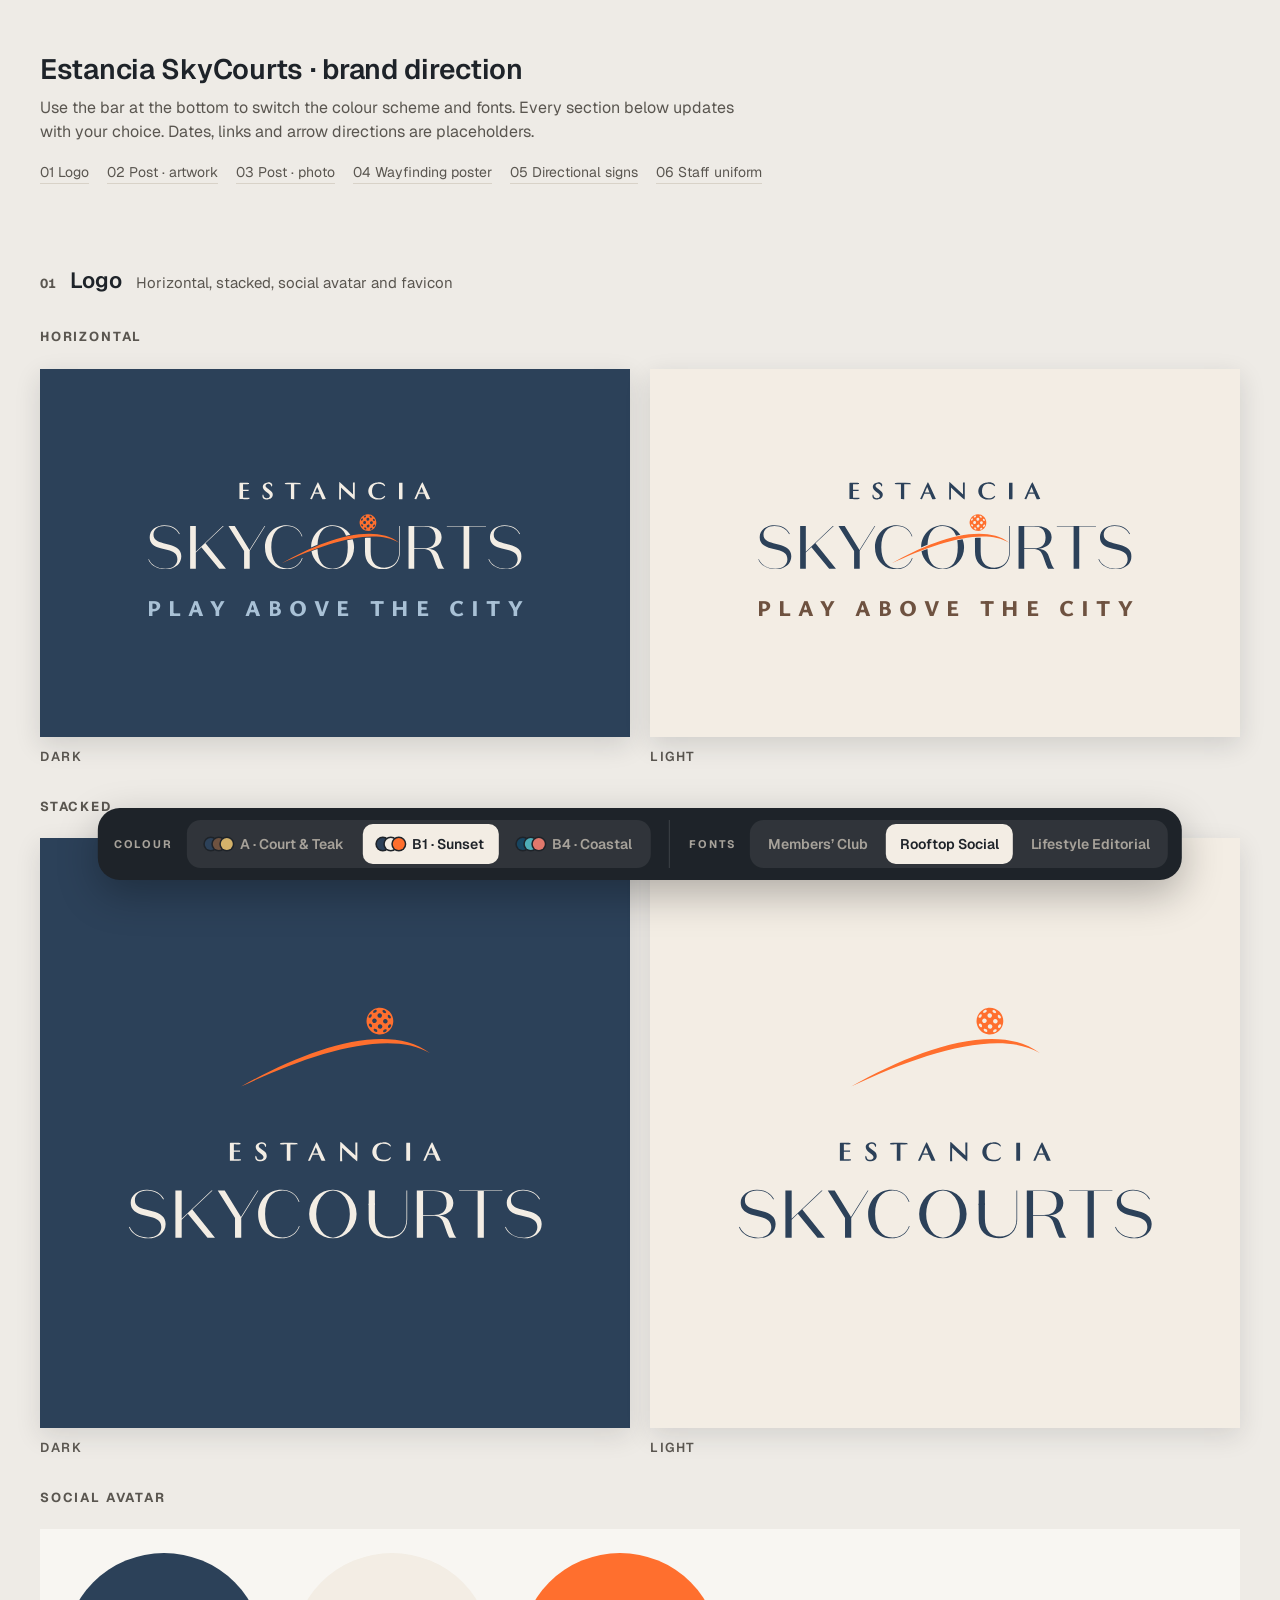
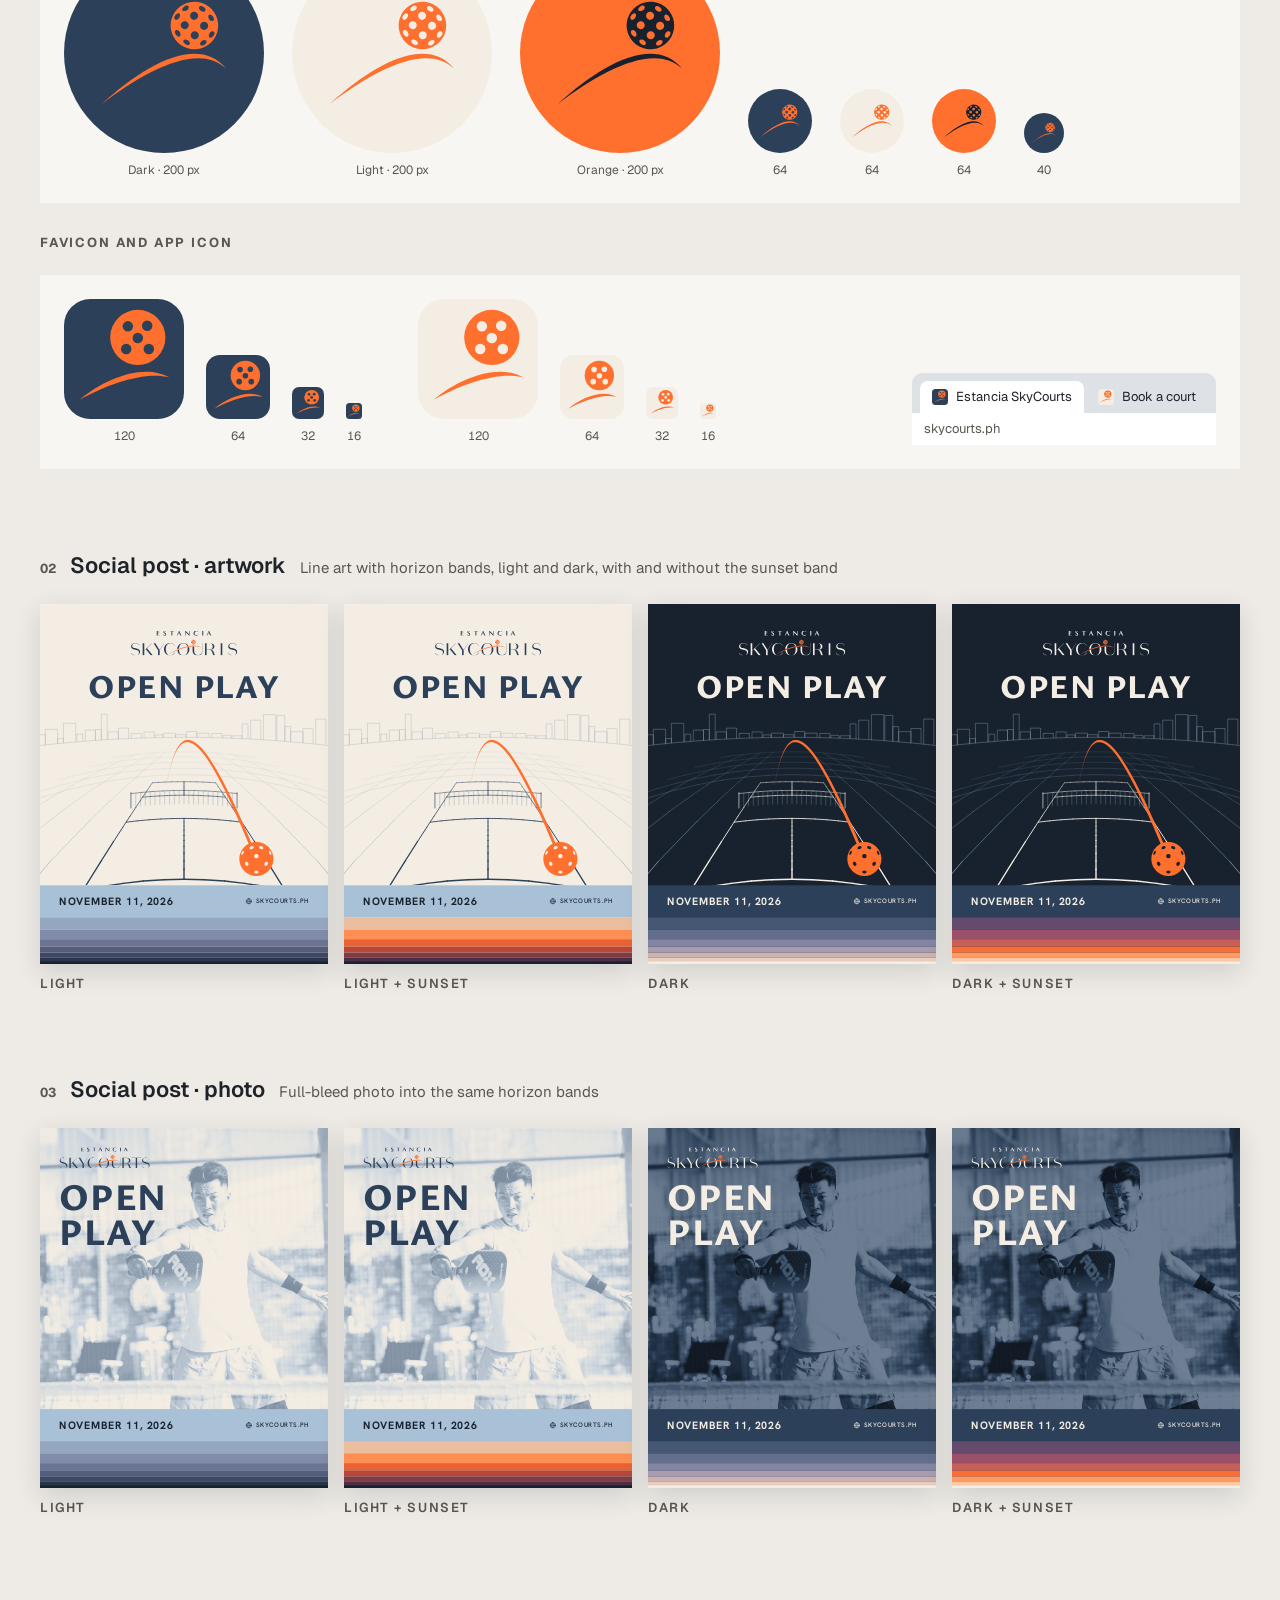
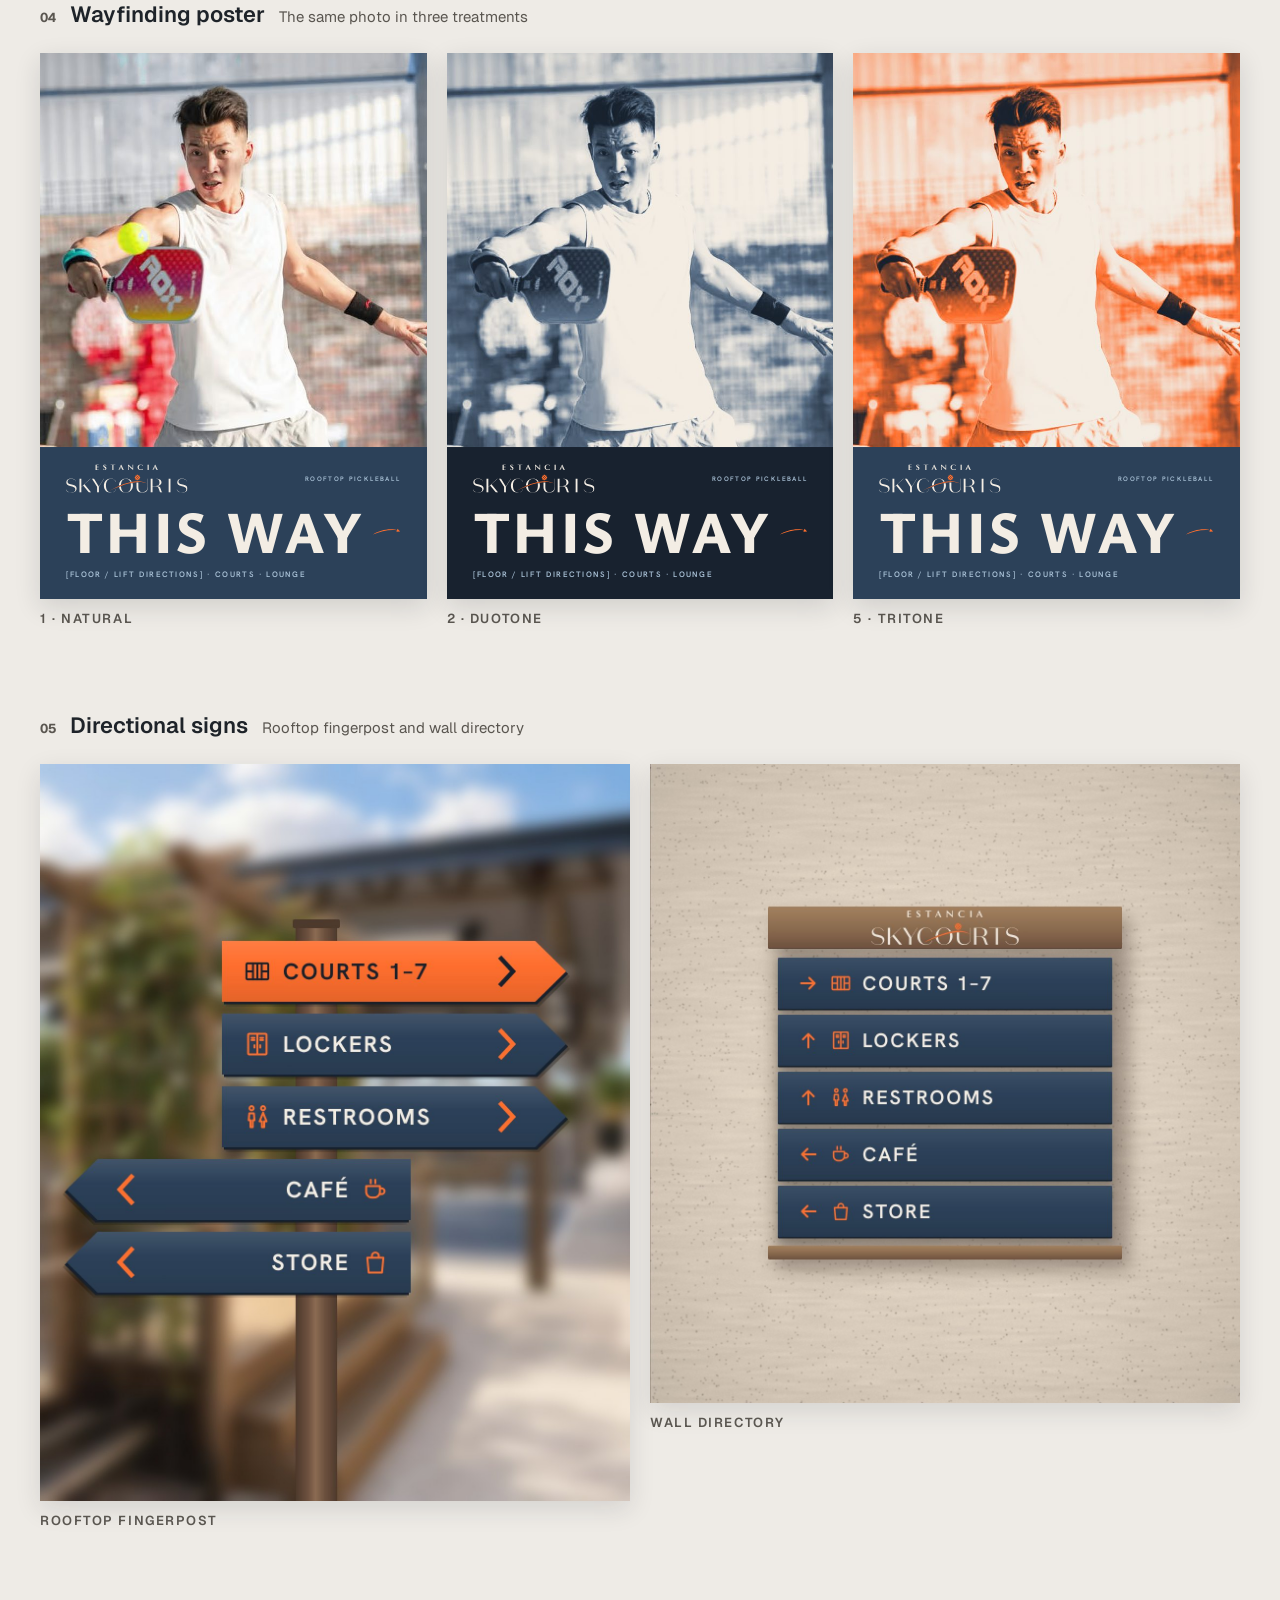
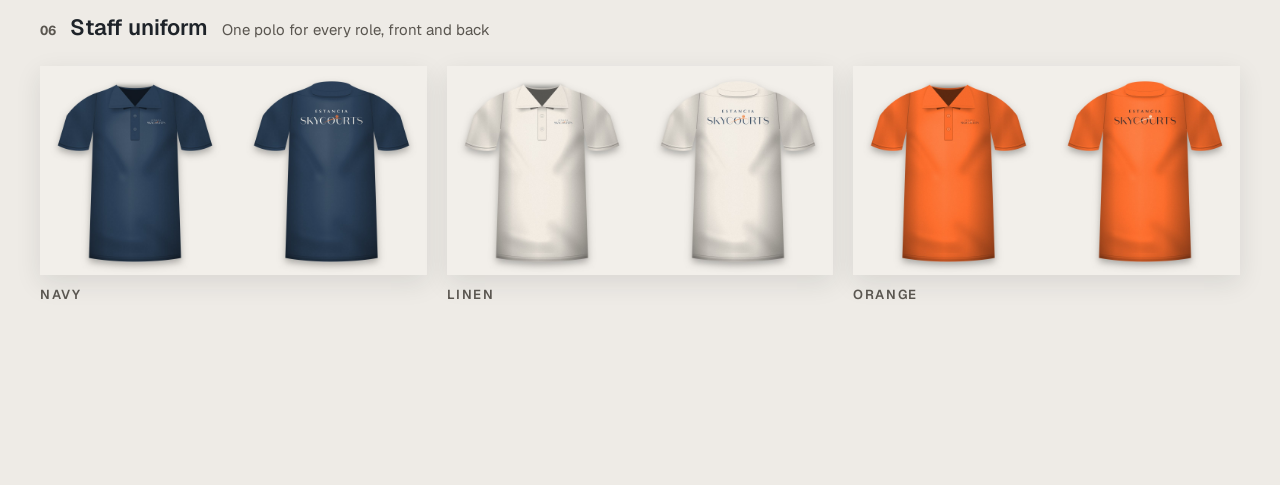
==== skycourts/index.html @ 3e532ea0 "Add SkyCourts brand direction review page Client review page for Estancia SkyCourts: logo lockups, h" ====
<!doctype html>
<html lang="en">
<head>
<meta charset="utf-8">
<meta name="viewport" content="width=device-width, initial-scale=1">
<title>Estancia SkyCourts · Brand Direction</title>
<meta name="robots" content="noindex, nofollow">
<link rel="icon" type="image/svg+xml" href="assets/fav-b1-dark.svg">
<link rel="preconnect" href="https://fonts.googleapis.com">
<link rel="preconnect" href="https://fonts.gstatic.com" crossorigin>
<link rel="stylesheet" href="https://fonts.googleapis.com/css2?family=Italiana&family=Ysabeau:wght@400;600;800&family=Belleza&family=Geist:wght@400;500;600;700&family=Geist+Mono:wght@400;500&family=Hanken+Grotesk:wght@400;500;600;700&family=Figtree:wght@400;500;600;700&family=Instrument+Serif:ital@0;1&display=swap">
<style>
:root {
  --page: #EEEBE6; --ink: #1E2329; --muted: #5A5650; --rule: #D8D2C8; --card: #F8F6F2;
  --island: #1E2329; --island-ink: #F3EDE4; --island-muted: #A7A29A;
  --ui: 'Geist', 'Helvetica Neue', Arial, sans-serif;
  --f-display: 'Ysabeau', sans-serif; --f-dw: 800; --f-dcase: uppercase; --f-dtrack: 0.01em;
  --f-label: 'Hanken Grotesk', sans-serif; --f-lw: 600; --f-body: 'Hanken Grotesk', sans-serif; --f-num: 'Hanken Grotesk', sans-serif;
}
* { box-sizing: border-box; }
html, body { margin: 0; }
body { background: var(--page); color: var(--ink); font-family: var(--ui); font-size: 16px; line-height: 1.5; }
.wrap { max-width: 1240px; margin: 0 auto; padding: 48px max(20px, env(safe-area-inset-left, 0px)) 180px; display: flex; flex-direction: column; gap: 80px; }
header h1 { margin: 0; font-size: 28px; font-weight: 600; letter-spacing: -0.01em; }
header p { margin: 6px 0 0; color: var(--muted); max-width: 64ch; }
nav.toc { display: flex; flex-wrap: wrap; gap: 8px 18px; margin-top: 18px; font-size: 14px; }
nav.toc a { color: var(--muted); text-decoration: none; border-bottom: 1px solid var(--rule); }
nav.toc a:hover { color: var(--ink); }
section { display: flex; flex-direction: column; gap: 22px; scroll-margin-top: 24px; }
.sec-head { display: flex; align-items: baseline; gap: 14px; flex-wrap: wrap; }
.sec-head .n { font-size: 13px; font-weight: 700; color: var(--muted); font-variant-numeric: tabular-nums; }
.sec-head h2 { margin: 0; font-size: 22px; font-weight: 600; }
.sec-head .note { color: var(--muted); font-size: 15px; }
h3.sub { margin: 8px 0 0; font-size: 13px; font-weight: 700; letter-spacing: 0.14em; text-transform: uppercase; color: var(--muted); }
.grid2 { display: grid; grid-template-columns: repeat(2, minmax(0, 1fr)); gap: 20px; }
.grid3 { display: grid; grid-template-columns: repeat(3, minmax(0, 1fr)); gap: 20px; }
.grid4 { display: grid; grid-template-columns: repeat(4, minmax(0, 1fr)); gap: 16px; }
figure { margin: 0; display: flex; flex-direction: column; gap: 10px; min-width: 0; }
figcaption { font-size: 13px; font-weight: 600; letter-spacing: 0.12em; text-transform: uppercase; color: var(--muted); }
.frame { position: relative; width: 100%; overflow: hidden; box-shadow: 0 8px 24px rgba(30,35,41,0.14); }
.canvas { position: absolute; left: 0; top: 0; transform-origin: 0 0; overflow: hidden; }
.photo { width: 100%; height: auto; display: block; box-shadow: 0 8px 24px rgba(30,35,41,0.12); }

/* logo */
.logo-panel { display: flex; flex-direction: column; align-items: center; justify-content: center; gap: 44px; }
.logo-panel svg { width: 760px; height: auto; display: block; }
.tagline { font-family: var(--f-display); font-weight: var(--f-dw); font-size: 46px; letter-spacing: 0.32em; text-transform: uppercase; padding-left: 0.32em; }
.tile { display: flex; align-items: center; justify-content: center; aspect-ratio: 1 / 1; box-shadow: 0 8px 24px rgba(30,35,41,0.12); }
.tile img { width: 70%; height: auto; display: block; }
.avatars { display: flex; flex-wrap: wrap; gap: 28px; align-items: flex-end; padding: 24px; background: var(--card); }
.av { display: flex; flex-direction: column; align-items: center; gap: 8px; }
.av .c { border-radius: 50%; overflow: hidden; }
.av .c img { width: 100%; height: 100%; display: block; }
.av span, .fav span { font-size: 12px; color: var(--muted); font-variant-numeric: tabular-nums; }
.favs { display: flex; flex-wrap: wrap; align-items: flex-end; gap: 22px; padding: 24px; background: var(--card); }
.fav { display: flex; flex-direction: column; align-items: center; gap: 8px; }
.fav img { display: block; }
.tab { margin-left: auto; display: flex; flex-direction: column; min-width: 0; }
.tabbar { display: flex; align-items: flex-end; gap: 2px; padding: 0 8px; height: 40px; background: #DEE1E6; border-radius: 10px 10px 0 0; }
.tabbar div { display: flex; align-items: center; gap: 8px; height: 32px; padding: 0 12px; font-size: 13px; white-space: nowrap; border-radius: 8px 8px 0 0; }
.tabbar div.on { background: #fff; }
.urlbar { height: 32px; background: #fff; font-size: 13px; color: #5A5650; display: flex; align-items: center; padding: 0 12px; }

/* print pieces */
.p-logo { position: absolute; display: block; height: auto; }
.p-head { font-family: var(--f-display); font-weight: var(--f-dw); text-transform: var(--f-dcase); letter-spacing: var(--f-dtrack); line-height: 0.92; }
.p-tag { font-family: var(--f-label); font-weight: var(--f-lw); font-size: 18px; letter-spacing: 0.26em; text-transform: uppercase; }
.p-eyebrow { font-family: var(--f-label); font-weight: var(--f-lw); letter-spacing: 0.2em; text-transform: uppercase; }
.bands { position: absolute; left: 0; right: 0; bottom: 0; display: flex; flex-direction: column; }
.content-band { height: 120px; padding: 0 72px; display: flex; align-items: center; justify-content: space-between; gap: 24px; font-family: var(--f-label); }
.content-band .date { font-weight: 700; font-size: 40px; letter-spacing: 0.08em; }
.content-band .url { display: flex; align-items: center; gap: 12px; font-weight: 500; font-size: 24px; letter-spacing: 0.1em; }

/* island */
.island { position: fixed; left: 50%; bottom: max(20px, env(safe-area-inset-bottom, 0px)); transform: translateX(-50%); width: max-content; z-index: 10; background: var(--island); color: var(--island-ink); border-radius: 22px; padding: 12px 14px; display: flex; flex-wrap: wrap; align-items: center; gap: 10px 18px; box-shadow: 0 14px 40px rgba(0,0,0,0.28); max-width: calc(100vw - 24px); }
.island fieldset { border: 0; margin: 0; padding: 0; display: flex; align-items: center; gap: 10px; min-width: 0; }
.island legend { float: left; font-size: 11px; font-weight: 700; letter-spacing: 0.16em; text-transform: uppercase; color: var(--island-muted); margin-right: 2px; }
.seg { display: flex; gap: 4px; background: rgba(255,255,255,0.08); padding: 4px; border-radius: 14px; }
.seg input { position: absolute; opacity: 0; width: 1px; height: 1px; }
.seg label { display: flex; align-items: center; gap: 8px; min-height: 40px; padding: 0 14px; border-radius: 10px; cursor: pointer; font-size: 14px; font-weight: 600; white-space: nowrap; color: var(--island-muted); }
.seg label:hover { color: var(--island-ink); }
.seg input:checked + label { background: #F3EDE4; color: #1E2329; }
.seg input:focus-visible + label { outline: 2px solid #F3EDE4; outline-offset: 2px; }
.dots { display: inline-flex; }
.dots i { width: 12px; height: 12px; border-radius: 50%; margin-left: -4px; box-shadow: 0 0 0 1.5px var(--island); }
.dots i:first-child { margin-left: 0; }
.divider { width: 1px; align-self: stretch; background: rgba(255,255,255,0.14); }
.seg .short { display: none; }

@media (max-width: 960px) {
  .seg .long { display: none; }
  .seg .short { display: inline; }
  .grid4 { grid-template-columns: repeat(2, minmax(0, 1fr)); }
}
@media (max-width: 860px) {
  .grid3 { grid-template-columns: minmax(0, 1fr); max-width: 460px; }
  .grid2 { grid-template-columns: minmax(0, 1fr); }
  .tab { margin-left: 0; width: 100%; }
}
@media (max-width: 600px) {
  .grid4 { grid-template-columns: minmax(0, 1fr); max-width: 420px; }
  .divider { display: none; }
  .island { left: 12px; right: 12px; width: auto; transform: none; flex-direction: column; align-items: stretch; gap: 8px; padding: 10px; }
  .island fieldset { justify-content: space-between; }
  .seg { flex: 1; justify-content: space-between; }
  .seg label { flex: 1; justify-content: center; padding: 0 8px; font-size: 13px; }
  .island legend { width: 48px; }
  .dots { display: none; }
  .wrap { padding-bottom: 200px; }
}
</style>
</head>
<body>
<svg width="0" height="0" style="position:absolute" aria-hidden="true"><symbol id="logo" viewBox="0 0 917 214"><path d="M906.7 189.1C906.7 175.3 896.2 169.9 883.15 166.75L868 162.85C850.3 158.35 838.75 151.3 838.75 135.1C838.75 118.3 854.5 106 874.75 106C892.6 106 906.4 114.25 912.55 126.85L911.05 127.9C905.2 115.3 891.7 107.5 874.9 107.5C859.45 107.5 848.05 115.75 848.05 128.8C848.05 142.6 858.7 146.35 872.35 149.95L886.9 153.85C904.45 158.35 916.3 166 916.3 182.05C916.3 202.6 897.85 214 877.75 214C858.1 214 841.3 204.85 835 189.4L836.5 188.5C842.65 203.8 859 212.5 877.45 212.5C896.2 212.5 906.7 202.15 906.7 189.1Z" style="fill:var(--lw)"></path><path d="M774.1 212.5V109.15H733V107.5H829V109.15H787.9V212.5H774.1Z" style="fill:var(--lw)"></path><path d="M652.95 109.15V162.4H676.95C692.85 162.4 705.3 155.95 705.3 135.7C705.3 117.1 694.05 109.15 677.1 109.15H652.95ZM652.95 164.05V212.5H639V107.5H679.65C701.55 107.5 720.15 115.15 720.15 135.4C720.15 155.35 700.8 163 687.15 163.3V163.6C700.95 164.65 709.05 170.05 712.95 181.15L718.8 197.8C720.6 203.2 723 208.6 726.9 212.5H711.45C708.45 208.3 706.65 203.35 705.15 198.85L699.45 182.65C695.1 169.75 689.1 164.05 673.95 164.05H652.95Z" style="fill:var(--lw)"></path><path d="M616.038 107.5H617.688V171.85C617.688 199.3 599.838 214 576.588 214C547.638 214 532.188 197.05 532.188 171.85L532 137.015C539 136.373 539 136.373 545.988 136.373V170.05C545.988 194.35 556.038 209.95 580.038 209.95C600.438 209.95 616.038 196.9 616.038 171.25V107.5Z" style="fill:var(--lw)"></path><path d="M286.703 160.3C286.703 128.8 309.653 106 338.603 106C357.203 106 372.053 114.85 378.503 133L377.003 133.6C371.153 116.95 357.503 107.95 340.853 107.95C317.603 107.95 302.153 126.55 302.153 160C302.153 193.45 317.603 212.05 340.853 212.05C357.503 212.05 371.303 203.5 377.453 186.55L378.953 187.15C372.203 205.3 357.203 214 338.603 214C309.653 214 286.703 191.8 286.703 160.3Z" style="fill:var(--lw)"></path><path d="M248.6 166.45L285.65 107.5H287.3L249.2 168.7V212.5H235.4V169L197 107.5H212.45L248.6 166.45Z" style="fill:var(--lw)"></path><path d="M174.25 212.5L130.6 159.7L116.95 172.9V212.5H103V107.5H116.95V170.8L183.25 107.5H185.5L140.65 150.25L190.9 212.5H174.25Z" style="fill:var(--lw)"></path><path d="M71.7 189.1C71.7 175.3 61.2 169.9 48.15 166.75L33 162.85C15.3 158.35 3.75 151.3 3.75 135.1C3.75 118.3 19.5 106 39.75 106C57.6 106 71.4 114.25 77.55 126.85L76.05 127.9C70.2 115.3 56.7 107.5 39.9 107.5C24.45 107.5 13.05 115.75 13.05 128.8C13.05 142.6 23.7 146.35 37.35 149.95L51.9 153.85C69.45 158.35 81.3 166 81.3 182.05C81.3 202.6 62.85 214 42.75 214C23.1 214 6.3 204.85 0 189.4L1.5 188.5C7.65 203.8 24 212.5 42.45 212.5C61.2 212.5 71.7 202.15 71.7 189.1Z" style="fill:var(--lw)"></path><path d="M501.72 139.987C504.024 146.082 505.3 152.806 505.3 160C505.3 191.5 480.849 214 452.649 214C427.508 214 405.348 196.117 400.836 169.916C405.741 168.024 410.64 166.185 415.528 164.406C416.651 195.508 429.854 212.5 452.649 212.5C476.499 212.5 489.85 193.9 489.85 160C489.85 153.686 489.385 147.904 488.478 142.673C488.507 142.666 488.537 142.66 488.566 142.653C492.997 141.678 497.383 140.789 501.72 139.987ZM452.649 106C470.347 106 486.567 114.863 496.194 129.25C492.673 129.932 489.128 130.677 485.564 131.489C479.861 115.826 468.606 107.5 452.649 107.5C430.248 107.5 417.111 123.91 415.598 153.994C410.396 156.097 405.195 158.287 400.003 160.553C400.001 160.369 400 160.185 400 160C400 128.5 424.45 106 452.649 106Z" style="fill:var(--lw)"></path><path d="M469.261 0C469.99 0.0902108 470.52 0.254226 471.047 0.748335C481.571 10.6472 492.363 20.3343 502.844 30.2667C502.582 20.3625 502.536 10.9745 502.536 1.04768L507.056 1.01589C506.817 10.5726 507.173 20.3782 507.034 29.9428C506.994 32.7534 507.293 40.4777 506.661 42.7243L506.393 42.6418C503.528 41.773 477.473 17.1272 473.286 13.0308C473.311 21.8069 472.867 34.0938 473.442 42.5195L468.717 42.51C468.996 32.5082 468.515 22.1634 468.848 12.1318C468.968 8.50442 468.791 3.50669 469.261 0Z" style="fill:var(--le)"></path><path d="M672.649 0.352631C674.278 1.00615 679.248 12.9909 680.273 15.2523L692.304 41.7758C689.507 41.9137 686.462 41.8473 683.64 41.8306C681.606 37.6446 679.715 32.7234 677.741 28.3833L673.295 28.3882L663.99 28.4033C662.068 32.9003 660.088 37.3785 658.057 41.8371C656.594 41.8765 654.899 41.8178 653.415 41.7989C656.064 35.9183 670.06 3.11816 672.649 0.352631ZM665.132 25.6662L671.017 25.6824L676.596 25.6414C675.804 23.6498 671.68 13.0173 670.891 11.8968C668.997 16.4455 667.109 21.1601 665.132 25.6662Z" style="fill:var(--le)"></path><path d="M416.432 0.306732C418.15 0.953072 422.962 12.6654 424.101 15.1736L436.152 41.8006C433.431 41.9116 430.291 41.8434 427.535 41.8355C425.872 38.7757 423.085 31.7467 421.635 28.3838L417.245 28.3882L407.85 28.402L401.959 41.8514C400.488 41.8716 398.863 41.8091 397.38 41.7801C399.539 35.8121 404.419 26.4848 406.911 20.3645C408.179 17.2515 414.773 2.40695 416.432 0.306732ZM409.006 25.6793L414.468 25.6824L420.483 25.6501C419.199 22.4566 416.252 14.5549 414.8 11.8747L409.006 25.6793Z" style="fill:var(--le)"></path><path d="M562.986 0.845204C568.423 0.0689295 576.019 1.29522 579.571 5.34779C580.493 6.39982 582.145 8.81321 581.26 10.0792C579.502 10.1431 576.415 6.32499 574.851 5.72273C570.263 3.90699 564.962 3.70812 560.146 4.71479C546.572 7.55181 546.088 32.7455 557.309 37.9316C562.339 40.256 568.665 39.8555 574.005 38.2496C574.145 38.193 574.282 38.1366 574.421 38.0802L574.64 37.9787C577.386 36.7471 578.753 34.2024 581.251 33.6343L581.675 33.8739C581.744 34.6912 581.354 35.3826 581.015 36.1227C579.064 40.3744 574.057 42.4811 569.183 42.8942C558.474 43.8025 547.036 40.4354 542.445 30.98C537.66 21.129 541.132 8.41445 552.217 3.40826C555.885 1.73962 558.947 1.15633 562.986 0.845204Z" style="fill:var(--le)"></path><path d="M224 1.98692C226.913 1.97898 246.285 1.5228 247.497 2.48078C247.556 3.57586 247.541 3.74552 247.24 4.80678C246.235 5.56768 234.989 5.23452 232.865 5.27143C232.81 9.69739 232.861 14.2015 232.867 18.6339L246.563 18.6224L246.442 21.8746C241.907 21.8935 237.373 21.8599 232.839 21.7733L232.844 29.31L232.855 38.5541C237.767 38.6243 242.714 38.5115 247.62 38.6017C248.35 38.6151 248.164 38.601 248.573 39.029C248.524 40.0989 248.531 40.2991 248.096 41.2868C246.78 42.0964 227.418 41.7466 224.001 41.7468L224 1.98692Z" style="fill:var(--le)"></path><path d="M293.36 0.808815C298.07 0.230902 301.878 1.81702 304.289 5.46057C304.384 6.85268 304.645 10.0711 303.643 11.1369C301.548 10.9496 301.74 3.87727 295.734 3.8419C289.597 3.56512 285.472 8.52927 290.232 13.0462C294.812 17.5206 303.684 21.2065 305.323 27.646C307.967 38.0344 299.575 42.9032 289.525 43.0359C284.584 42.449 280.811 40.05 280.402 35.2222C280.276 33.7404 280.226 31.8485 281.359 30.6655C283.685 30.6404 282.729 36.2483 285.624 38.091C289.18 40.3545 295.254 40.286 297.744 36.7476C302.34 30.2129 290.117 24.5755 285.922 20.3571C277.841 12.2305 280.781 2.39801 293.36 0.808815Z" style="fill:var(--le)"></path><path d="M336.62 1.99542C348.54 1.79655 361.178 1.99312 373.159 1.99389C373.86 3.00005 374.556 4.15484 375.214 5.19662C370.763 5.48263 363.064 5.2876 358.435 5.29324L358.421 28.5412L358.44 41.8294C355.73 41.8847 353.089 41.8412 350.379 41.8015L350.354 5.26275C348.004 5.27018 335.966 5.56772 334.99 4.80836C335.195 3.72353 335.928 2.93444 336.62 1.99542Z" style="fill:var(--le)"></path><path d="M615.825 1.81651L624.107 1.80472C624.278 4.25425 624.17 8.10076 624.173 10.6472L624.187 27.5394C624.187 29.5581 624.435 41.007 623.808 41.8517C621.236 41.9319 618.246 41.8588 615.64 41.8491L615.62 14.1539C615.62 12.0296 615.457 3.40904 615.825 1.81651Z" style="fill:var(--le)"></path><path d="M529.988 81.3408C537.931 77.1806 547.655 78.6644 553.995 85.0039C560.335 91.3436 561.82 101.068 557.66 109.011C553.566 116.828 544.928 121.148 536.218 119.735C527.507 118.323 520.679 111.493 519.266 102.783C517.852 94.0728 522.172 85.4354 529.988 81.3408ZM547.787 111.934C543.859 112.642 543.109 117.195 546.621 116.761C547.916 116.353 549.084 115.5 549.718 114.263C550.629 112.482 549.418 111.844 547.787 111.934ZM535.564 114.271C535.181 112.559 533.102 111.29 531.398 111.481C530.932 111.544 530.395 111.688 530.121 112.085C529.283 113.302 530.929 115.001 531.823 115.64C532.503 116.125 533.315 116.44 534.108 116.356C535.187 116.163 535.811 115.374 535.564 114.271ZM543.221 107.391C542.968 105.486 541.217 104.147 539.312 104.405C537.416 104.662 536.085 106.405 536.336 108.302C536.587 110.199 538.326 111.535 540.224 111.29C542.13 111.044 543.473 109.296 543.221 107.391ZM556.622 105.24C556.183 104.257 554.925 104.207 554.07 104.652C552.991 105.216 552.4 106.177 552.014 107.302C551.886 107.974 551.82 108.876 552.218 109.478C552.403 109.754 552.693 109.944 553.021 110.001C554.009 110.182 555.188 109.128 555.794 108.46C556.466 107.547 557.147 106.419 556.622 105.24ZM524.159 103.396C523.699 103.476 523.194 103.662 522.941 104.069C521.933 105.696 523.528 107.734 524.842 108.627C525.248 108.903 525.588 109.023 526.036 109.12C527.228 109.122 527.519 108.199 527.538 107.189C527.569 105.562 525.957 103.242 524.159 103.396ZM551.282 99.2852C551.01 97.3913 549.257 96.0746 547.362 96.3408C545.46 96.6084 544.135 98.3704 544.408 100.272C544.682 102.174 546.448 103.493 548.35 103.214C550.243 102.936 551.554 101.179 551.282 99.2852ZM534.612 98.8799C534.424 96.9687 532.719 95.574 530.809 95.7666C528.904 95.9588 527.513 97.6563 527.701 99.5615C527.889 101.467 529.584 102.86 531.49 102.677C533.402 102.492 534.801 100.791 534.612 98.8799ZM552.673 89.8945C550.036 90.382 552.046 96.2012 555.178 95.5537C558.178 94.402 554.898 89.7381 552.673 89.8945ZM542.669 90.7393C542.438 88.8346 540.706 87.4786 538.802 87.7109C536.9 87.9431 535.545 89.6714 535.775 91.5732C536.006 93.4753 537.733 94.8317 539.636 94.6035C541.541 94.3749 542.899 92.644 542.669 90.7393ZM525.709 88.9629C524.015 89.1882 521.971 91.4375 522.229 93.2148C522.335 93.9491 522.857 94.5834 523.623 94.627C527.114 94.619 528.255 88.9615 525.709 88.9629ZM544.882 82.6416C544.379 82.7534 543.883 82.9436 543.626 83.4092C542.864 84.7875 544.1 86.3528 545.276 86.9863C546.115 87.438 546.741 87.5645 547.644 87.5195C548.543 87.3807 549.289 86.8839 549.076 85.8496C548.865 84.8237 547.892 83.8567 547.06 83.2803C546.332 82.8078 545.74 82.5853 544.882 82.6416ZM533.204 82.2295C532.154 82.1095 531.343 82.5863 530.542 83.21C529.906 83.7795 528.993 84.7864 528.978 85.6758C528.951 87.1827 530.588 87.1827 531.588 86.9863C532.958 86.6216 534.334 85.6514 534.599 84.1611C534.77 83.1967 534.203 82.3437 533.204 82.2295Z" style="fill:var(--lb)"></path><path d="M327 199.899C428.066 141.935 551.685 99.0922 616 148.656C552.52 110.853 433.078 149.496 327 199.899Z" style="fill:var(--lb)"></path></symbol></svg>

<div class="wrap">
  <header>
    <h1>Estancia SkyCourts · brand direction</h1>
    <p>Use the bar at the bottom to switch the colour scheme and fonts. Every section below updates with your choice. Dates, links and arrow directions are placeholders.</p>
    <nav class="toc" aria-label="Sections">
      <a href="#logo">01 Logo</a><a href="#art">02 Post · artwork</a><a href="#photo">03 Post · photo</a><a href="#poster">04 Wayfinding poster</a><a href="#signs">05 Directional signs</a><a href="#uniform">06 Staff uniform</a>
    </nav>
  </header>

  <section id="logo" aria-labelledby="s1">
    <div class="sec-head"><span class="n">01</span><h2 id="s1">Logo</h2><span class="note">Horizontal, stacked, social avatar and favicon</span></div>
    <h3 class="sub">Horizontal</h3>
    <div class="grid2" id="sec-logo"></div>
    <h3 class="sub">Stacked</h3>
    <div class="grid2" id="sec-stack"></div>
    <h3 class="sub">Social avatar</h3>
    <div class="avatars" id="sec-avatar"></div>
    <h3 class="sub">Favicon and app icon</h3>
    <div class="favs" id="sec-fav"></div>
  </section>

  <section id="art" aria-labelledby="s2">
    <div class="sec-head"><span class="n">02</span><h2 id="s2">Social post · artwork</h2><span class="note">Line art with horizon bands, light and dark, with and without the sunset band</span></div>
    <div class="grid4" id="sec-art"></div>
  </section>

  <section id="photo" aria-labelledby="s3">
    <div class="sec-head"><span class="n">03</span><h2 id="s3">Social post · photo</h2><span class="note">Full-bleed photo into the same horizon bands</span></div>
    <div class="grid4" id="sec-photo"></div>
  </section>

  <section id="poster" aria-labelledby="s4">
    <div class="sec-head"><span class="n">04</span><h2 id="s4">Wayfinding poster</h2><span class="note">The same photo in three treatments</span></div>
    <div class="grid3" id="sec-poster"></div>
  </section>

  <section id="signs" aria-labelledby="s5">
    <div class="sec-head"><span class="n">05</span><h2 id="s5">Directional signs</h2><span class="note">Rooftop fingerpost and wall directory</span></div>
    <div class="grid2" id="sec-signs"></div>
  </section>

  <section id="uniform" aria-labelledby="s6">
    <div class="sec-head"><span class="n">06</span><h2 id="s6">Staff uniform</h2><span class="note">One polo for every role, front and back</span></div>
    <div class="grid3" id="sec-uniform"></div>
  </section>
</div>

<form class="island" aria-label="Choose colour scheme and fonts" onsubmit="return false">
  <fieldset><legend>Colour</legend><div class="seg" id="seg-palette"></div></fieldset>
  <span class="divider" aria-hidden="true"></span>
  <fieldset><legend>Fonts</legend><div class="seg" id="seg-font"></div></fieldset>
</form>

<script>
const A = 'assets/';
const PAL = {
  a: { short: 'A', name: 'Court & Teak', dots: ['#2C4159', '#6E5240', '#D4B26A'],
    lgDark: { lw: '#F3EDE4', le: '#D4B26A', lb: '#D4B26A' }, lgLight: { lw: '#2C4159', le: '#8E7731', lb: '#8E7731' },
    logo: { dark: { bg: '#2C4159', tag: '#A9C1D6' }, light: { bg: '#E4D6C5', tag: '#6E5240' } },
    avatar: [ ['Dark', '#2C4159', 'dark'], ['Light', '#E4D6C5', 'light'], ['Gold', '#D4B26A', 'accent'] ],
    art: { light: { bg: '#F3EDE4', head: '#2C4159', t1: '#2C4159' }, dark: { bg: '#18222F', head: '#F3EDE4', t1: '#F3EDE4' } },
    photoHead: { light: '#2C4159', dark: '#F3EDE4' },
    ramps: { light: ['#E4D6C5','#D2B796','#BA9872','#9D7B5C','#7E614D','#5A4C49','#383641','#18222F'], light_s: ['#E4D6C5','#E0BE78','#C39D5D','#A97B48','#8A5F41','#664742','#43323E','#18222F'],
             dark: ['#2C4159','#554D53','#755844','#8F6F54','#A98765','#C2A079','#D5BB9C','#E4D6C5'], dark_s: ['#2C4159','#5E4C54','#835F4A','#A57644','#BD9458','#D6B46E','#EAD3A2','#F3EDE4'] },
    poster: { text: '#F3EDE4', muted: '#A9C1D6', arrow: '#D4B26A', bands: { natural: '#2C4159', duo: '#18222F', tri: '#2C4159' } },
    polo: [ ['Navy', 'a-navy'], ['Travertine', 'a-travertine'], ['Teak', 'a-teak'] ] },
  b1: { short: 'B1', name: 'Sunset', dots: ['#2C4159', '#F3EDE4', '#FF6F2E'],
    lgDark: { lw: '#F3EDE4', le: '#F3EDE4', lb: '#FF6F2E' }, lgLight: { lw: '#2C4159', le: '#2C4159', lb: '#FF6F2E' },
    logo: { dark: { bg: '#2C4159', tag: '#A9C1D6' }, light: { bg: '#F3EDE4', tag: '#6E5240' } },
    avatar: [ ['Dark', '#2C4159', 'dark'], ['Light', '#F3EDE4', 'light'], ['Orange', '#FF6F2E', 'accent'] ],
    art: { light: { bg: '#F3EDE4', head: '#2C4159', t1: '#18222F' }, dark: { bg: '#18222F', head: '#F3EDE4', t1: '#F3EDE4' } },
    photoHead: { light: '#2C4159', dark: '#F3EDE4' },
    ramps: { light: ['#A9C1D6','#95A6C0','#818CAA','#6C7493','#545E7B','#3D4864','#2A3549','#18222F'], light_s: ['#A9C1D6','#EBBEA0','#FE8F54','#E86234','#B8473A','#813C43','#4D2F45','#18222F'],
             dark: ['#2C4159','#465774','#636E8D','#8385A3','#A79CAF','#CCB3B3','#E9CDBC','#F3EDE4'], dark_s: ['#2C4159','#644B6E','#9B506A','#C95F59','#F96D36','#FF9B62','#FCC6A3','#F3EDE4'] },
    poster: { text: '#F3EDE4', muted: '#A9C1D6', arrow: '#FF6F2E', bands: { natural: '#2C4159', duo: '#18222F', tri: '#2C4159' } },
    polo: [ ['Navy', 'b1-navy'], ['Linen', 'b1-linen'], ['Orange', 'b1-orange'] ] },
  b4: { short: 'B4', name: 'Coastal', dots: ['#174560', '#4EACB7', '#E0786C'],
    lgDark: { lw: '#FDFCDF', le: '#FDFCDF', lb: '#E0786C' }, lgLight: { lw: '#174560', le: '#174560', lb: '#E0786C' },
    logo: { dark: { bg: '#174560', tag: '#F8DABB' }, light: { bg: '#FDFCDF', tag: '#2E6E73' } },
    avatar: [ ['Dark', '#174560', 'dark'], ['Light', '#FDFCDF', 'light'], ['Salmon', '#E0786C', 'accent'] ],
    art: { light: { bg: '#FDFCDF', head: '#174560', t1: '#174560' }, dark: { bg: '#0A2433', head: '#FDFCDF', t1: '#FDFCDF' } },
    photoHead: { light: '#174560', dark: '#FDFCDF' },
    ramps: { light: ['#F8DABB','#E6B39A','#BF968F','#947F85','#4E7981','#2F5B6E','#143E57','#0A2433'], light_s: ['#F8DABB','#F1AF94','#E48474','#BF676C','#90556A','#574E6B','#2B3C55','#0A2433'],
             dark: ['#174560','#255F6C','#34797F','#41939C','#54AEB8','#87C4C2','#BCD5C5','#F8DABB'], dark_s: ['#174560','#4D5A72','#876378','#BA6E75','#E48273','#F1AB93','#F9D3B8','#FDFCDF'] },
    poster: { text: '#FDFCDF', muted: '#F8DABB', arrow: '#E0786C', bands: { natural: '#174560', duo: '#123548', tri: '#174560' } },
    polo: [ ['Harbour', 'b4-harbour'], ['Cream', 'b4-cream'], ['Teal', 'b4-teal'] ] }
};
const FONTS = {
  club:      { name: 'Members’ Club', short: 'Club', sub: 'Italiana + Geist', display: "'Italiana', Didot, serif", dw: 400, dcase: 'uppercase', dtrack: '0.04em', head: 112, photoHead: 120, way: 124,
               label: "'Geist', 'Helvetica Neue', sans-serif", lw: 500, body: "'Geist', 'Helvetica Neue', sans-serif", num: "'Geist Mono', ui-monospace, monospace" },
  social:    { name: 'Rooftop Social', short: 'Social', sub: 'Ysabeau + Hanken Grotesk', display: "'Ysabeau', 'Gill Sans', sans-serif", dw: 800, dcase: 'uppercase', dtrack: '0.03em', head: 124, photoHead: 140, way: 166,
               label: "'Hanken Grotesk', 'Helvetica Neue', sans-serif", lw: 600, body: "'Hanken Grotesk', 'Helvetica Neue', sans-serif", num: "'Hanken Grotesk', 'Helvetica Neue', sans-serif" },
  editorial: { name: 'Lifestyle Editorial', short: 'Editorial', sub: 'Belleza + Figtree', display: "'Belleza', Optima, sans-serif", dw: 400, dcase: 'none', dtrack: '0', head: 140, photoHead: 150, way: 176,
               label: "'Figtree', 'Helvetica Neue', sans-serif", lw: 600, body: "'Figtree', 'Helvetica Neue', sans-serif", num: "'Figtree', 'Helvetica Neue', sans-serif" }
};
const BAND_H = [46, 36, 28, 22, 18, 14, 11];
const state = { palette: 'b1', font: 'social' };
try { const s = JSON.parse(localStorage.getItem('skycourts-island') || 'null'); if (s && PAL[s.palette] && FONTS[s.font]) Object.assign(state, s); } catch (e) {}
const save = () => { try { localStorage.setItem('skycourts-island', JSON.stringify(state)); } catch (e) {} };

const logo = (c, style = '') => `<svg viewBox="0 0 917 214" role="img" aria-label="Estancia SkyCourts" style="--lw:${c.lw};--le:${c.le};--lb:${c.lb};${style}"><use href="#logo"></use></svg>`;
const frame = (w, h, inner, bg) => `<div class="frame" data-w="${w}" style="aspect-ratio:${w}/${h};background:${bg}"><div class="canvas" style="width:${w}px;height:${h}px;background:${bg}">${inner}</div></div>`;
const globe = `<svg width="26" height="26" viewBox="0 0 24 24" fill="none" stroke="currentColor" stroke-width="1.8" stroke-linecap="round" stroke-linejoin="round" aria-hidden="true"><circle cx="12" cy="12" r="9"></circle><path d="M3 12h18M12 3c2.5 2.6 3.8 5.6 3.8 9s-1.3 6.4-3.8 9c-2.5-2.6-3.8-5.6-3.8-9S9.5 5.6 12 3z"></path></svg>`;
const arrow = (c) => `<svg width="300" height="120" viewBox="0 40 600 140" aria-hidden="true"><path d="M10 190 C150 100 380 50 520 105 C380 75 170 120 10 190 Z" fill="${c}"></path><path d="M576 127 L499.5 131 L522.5 71 Z" fill="${c}"></path></svg>`;
const bands = (ramp, t1) => `<div class="bands"><div class="content-band" style="background:${ramp[0]};color:${t1}"><span class="date">NOVEMBER 11, 2026</span><span class="url">${globe}SKYCOURTS.PH</span></div>${ramp.slice(1).map((c, i) => `<div style="height:${BAND_H[i]}px;background:${c}"></div>`).join('')}</div>`;
const variants = [ ['light', false, 'Light'], ['light', true, 'Light + sunset'], ['dark', false, 'Dark'], ['dark', true, 'Dark + sunset'] ];

function renderIsland() {
  document.getElementById('seg-palette').innerHTML = Object.entries(PAL).map(([k, p]) =>
    `<input type="radio" name="palette" id="pal-${k}" value="${k}"${state.palette === k ? ' checked' : ''}><label for="pal-${k}"><span class="dots">${p.dots.map(d => `<i style="background:${d}"></i>`).join('')}</span><span class="long">${p.short} · ${p.name}</span><span class="short">${p.short}</span></label>`).join('');
  document.getElementById('seg-font').innerHTML = Object.entries(FONTS).map(([k, f]) =>
    `<input type="radio" name="font" id="font-${k}" value="${k}"${state.font === k ? ' checked' : ''}><label for="font-${k}" title="${f.sub}"><span class="long">${f.name}</span><span class="short">${f.short}</span></label>`).join('');
  document.querySelectorAll('.island input').forEach(el => el.addEventListener('change', e => { state[e.target.name] = e.target.value; save(); render(); }));
}
function applyFonts() {
  const f = FONTS[state.font], r = document.documentElement.style;
  r.setProperty('--f-display', f.display); r.setProperty('--f-dw', f.dw); r.setProperty('--f-dcase', f.dcase); r.setProperty('--f-dtrack', f.dtrack);
  r.setProperty('--f-label', f.label); r.setProperty('--f-lw', f.lw); r.setProperty('--f-body', f.body); r.setProperty('--f-num', f.num);
}

function render() {
  applyFonts();
  const k = state.palette, P = PAL[k], F = FONTS[state.font];

  document.getElementById('sec-logo').innerHTML = ['dark', 'light'].map(v => {
    const c = P.logo[v], lg = v === 'dark' ? P.lgDark : P.lgLight;
    return `<figure>${frame(1200, 750, `<div class="logo-panel" style="width:1200px;height:750px;color:${c.tag}">${logo(lg)}<div class="tagline">Play above the city</div></div>`, c.bg)}<figcaption>${v === 'dark' ? 'Dark' : 'Light'}</figcaption></figure>`;
  }).join('');
  document.getElementById('sec-stack').innerHTML = ['dark', 'light'].map(v =>
    `<figure><div class="tile" style="background:${P.logo[v].bg}"><img src="${A}stack-${k}-${v}.svg" alt="Stacked logo, ${v}"></div><figcaption>${v === 'dark' ? 'Dark' : 'Light'}</figcaption></figure>`).join('');
  document.getElementById('sec-avatar').innerHTML = P.avatar.map(([name, bg, v]) =>
    `<div class="av"><div class="c" style="width:200px;height:200px;background:${bg}"><img src="${A}icon-${k}-${v}.svg" alt="Avatar, ${name}"></div><span>${name} · 200 px</span></div>`).join('') +
    P.avatar.map(([name, bg, v]) => `<div class="av"><div class="c" style="width:64px;height:64px;background:${bg}"><img src="${A}icon-${k}-${v}.svg" alt=""></div><span>64</span></div>`).join('') +
    `<div class="av"><div class="c" style="width:40px;height:40px;background:${P.avatar[0][1]}"><img src="${A}icon-${k}-dark.svg" alt=""></div><span>40</span></div>`;
  document.getElementById('sec-fav').innerHTML = ['dark', 'light'].map(v =>
    [120, 64, 32, 16].map(s => `<div class="fav"><img src="${A}fav-${k}-${v}.svg" width="${s}" height="${s}" alt="${s === 120 ? 'Favicon, ' + v : ''}"><span>${s}</span></div>`).join('')).join('<span style="width:12px"></span>') +
    `<div class="tab"><div class="tabbar"><div class="on"><img src="${A}fav-${k}-dark.svg" width="16" height="16" alt="">Estancia SkyCourts</div><div><img src="${A}fav-${k}-light.svg" width="16" height="16" alt="">Book a court</div></div><div class="urlbar">skycourts.ph</div></div>`;

  document.getElementById('sec-art').innerHTML = variants.map(([v, s, label]) => {
    const t = P.art[v], ramp = P.ramps[v + (s ? '_s' : '')], lg = v === 'dark' ? P.lgDark : P.lgLight;
    const inner = `<div style="position:absolute;left:0;top:0;width:1080px;height:1055px;overflow:hidden"><img src="${A}court-${k}-${v}.svg" alt="" style="position:absolute;left:0;top:330px;width:1080px;height:auto"></div>
      ${logo(lg, 'position:absolute;left:340px;top:100px;width:400px;height:auto')}
      <div class="p-head" style="position:absolute;left:0;right:0;top:250px;text-align:center;font-size:${F.head}px;color:${t.head}">Open Play</div>${bands(ramp, t.t1)}`;
    return `<figure>${frame(1080, 1350, inner, t.bg)}<figcaption>${label}</figcaption></figure>`;
  }).join('');

  document.getElementById('sec-photo').innerHTML = variants.map(([v, s, label]) => {
    const ramp = P.ramps[v + (s ? '_s' : '')], lg = v === 'dark' ? P.lgDark : P.lgLight, t1 = P.art[v].t1;
    const inner = `<img src="${A}fb-${k}-${v}.jpg" alt="Player hitting a forehand" style="position:absolute;left:0;top:0;width:1080px;height:1055px;object-fit:cover">
      ${logo(lg, 'position:absolute;left:72px;top:72px;width:340px;height:auto')}
      <div class="p-head" style="position:absolute;left:72px;top:190px;font-size:${F.photoHead}px;color:${P.photoHead[v]}">Open<br>Play</div>${bands(ramp, t1)}`;
    return `<figure>${frame(1080, 1350, inner, ramp[0])}<figcaption>${label}</figcaption></figure>`;
  }).join('');

  const pc = P.poster;
  document.getElementById('sec-poster').innerHTML = [['natural', '1 · Natural'], ['duo', '2 · Duotone'], ['tri', '5 · Tritone']].map(([tk, label]) => {
    const band = pc.bands[tk], img = tk === 'natural' ? `${A}v-natural.jpg` : `${A}v-${k}-${tk}.jpg`;
    const inner = `<img src="${img}" alt="Player hitting a forehand" style="position:absolute;left:0;top:0;width:1080px;height:1100px;object-fit:cover;object-position:50% 30%">
      <div style="position:absolute;left:0;right:0;bottom:0;height:427px;box-sizing:border-box;padding:48px 72px 56px;background:${band};color:${pc.text};display:flex;flex-direction:column;justify-content:space-between">
        <div style="display:flex;justify-content:space-between;align-items:center">${logo(P.lgDark, 'width:340px;height:auto;display:block')}<div class="p-tag" style="color:${pc.muted}">Rooftop pickleball</div></div>
        <div style="display:flex;align-items:center;justify-content:space-between;gap:24px"><div class="p-head" style="font-size:${F.way}px;line-height:0.85;white-space:nowrap">This way</div>${arrow(pc.arrow)}</div>
        <div class="p-eyebrow" style="font-size:22px;color:${pc.muted}">[Floor / lift directions] · Courts · Lounge</div>
      </div>`;
    return `<figure>${frame(1080, 1527, inner, band)}<figcaption>${label}</figcaption></figure>`;
  }).join('');

  document.getElementById('sec-signs').innerHTML =
    `<figure><img class="photo" src="${A}sign-${k}-post.jpg" alt="Rooftop fingerpost sign"><figcaption>Rooftop fingerpost</figcaption></figure>
     <figure><img class="photo" src="${A}sign-${k}-wall.jpg" alt="Wall directory sign"><figcaption>Wall directory</figcaption></figure>`;

  document.getElementById('sec-uniform').innerHTML = P.polo.map(([name, f]) =>
    `<figure><div style="display:grid;grid-template-columns:1fr 1fr;gap:6px;background:#F2EFEA;box-shadow:0 8px 24px rgba(30,35,41,0.10)"><img src="${A}polo-${f}-front.jpg" alt="${name} polo, front" style="width:100%;height:auto;display:block"><img src="${A}polo-${f}-back.jpg" alt="${name} polo, back" style="width:100%;height:auto;display:block"></div><figcaption>${name}</figcaption></figure>`).join('');

  fit();
}
function fit() {
  document.querySelectorAll('.frame').forEach(fr => { fr.querySelector('.canvas').style.transform = `scale(${fr.clientWidth / Number(fr.dataset.w)})`; });
}
window.addEventListener('resize', fit);
renderIsland(); render();
if (document.fonts && document.fonts.ready) document.fonts.ready.then(fit);
</script>
</body>
</html>
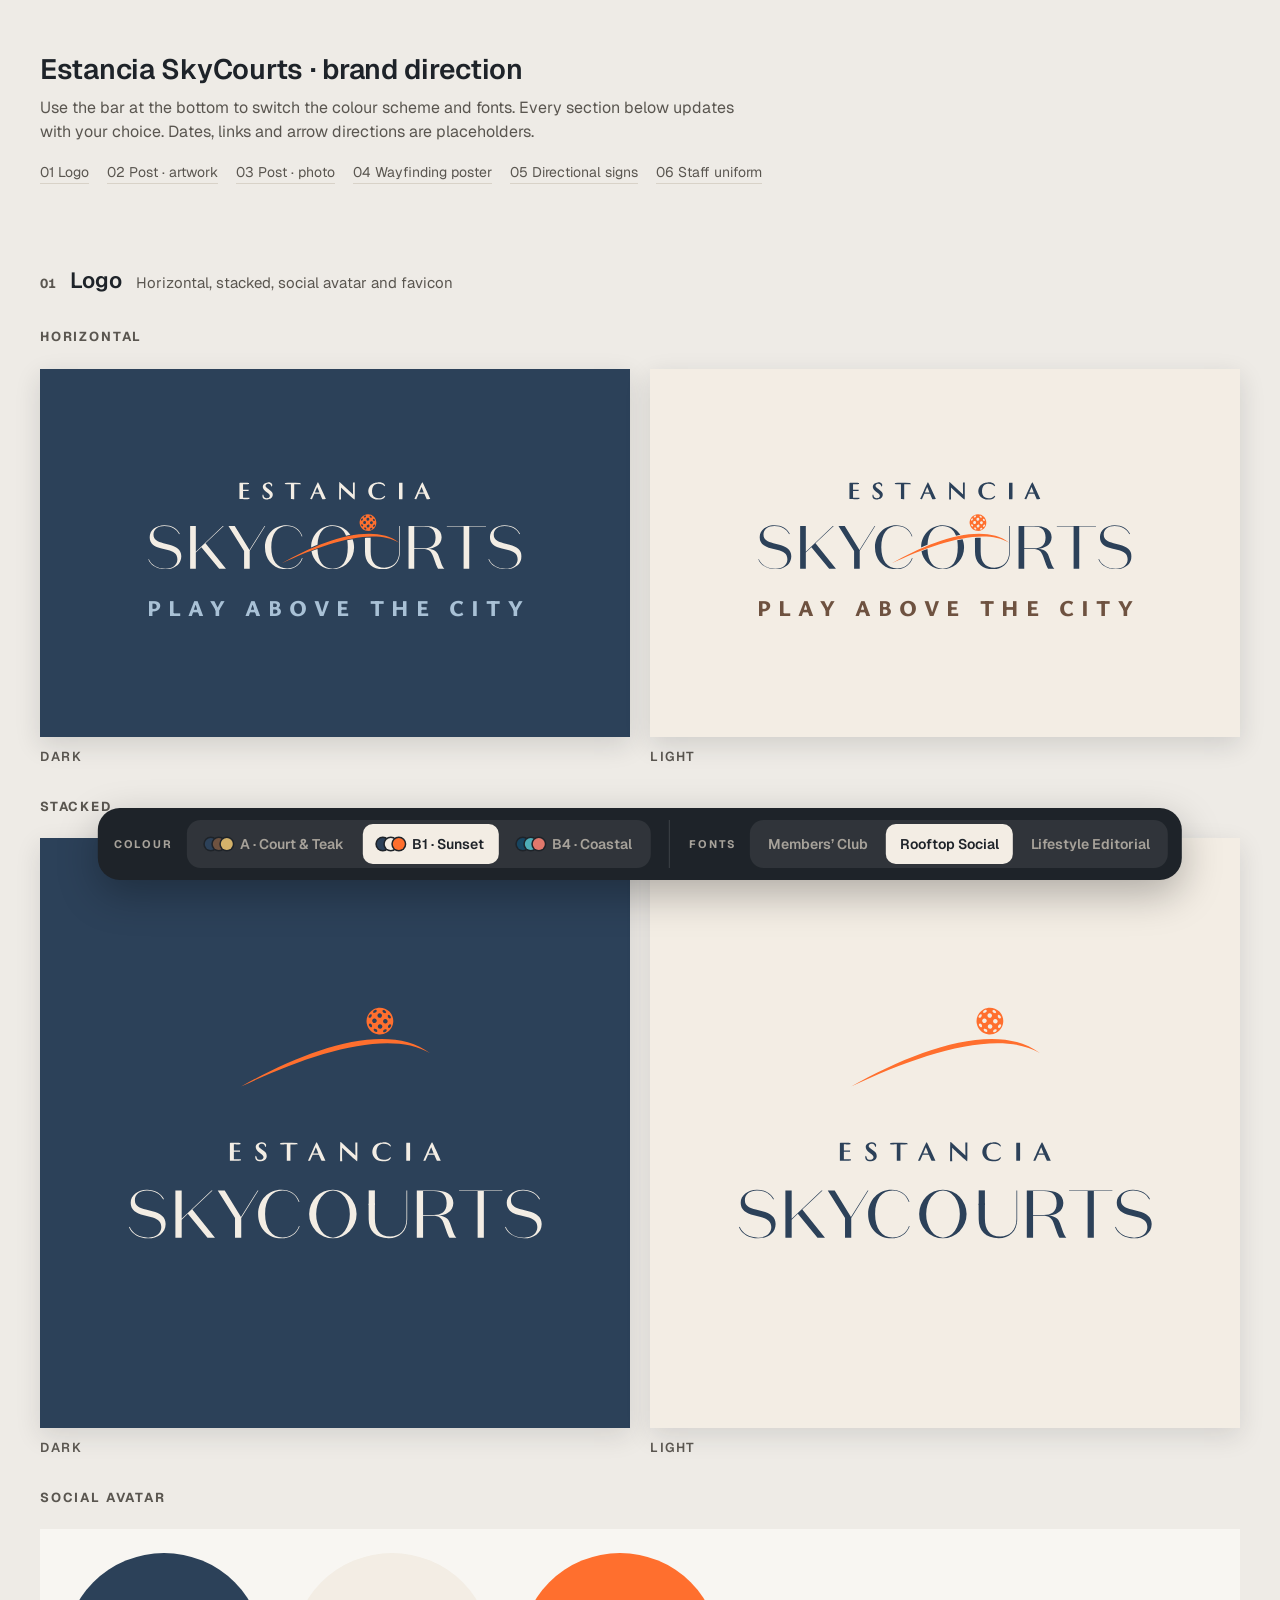
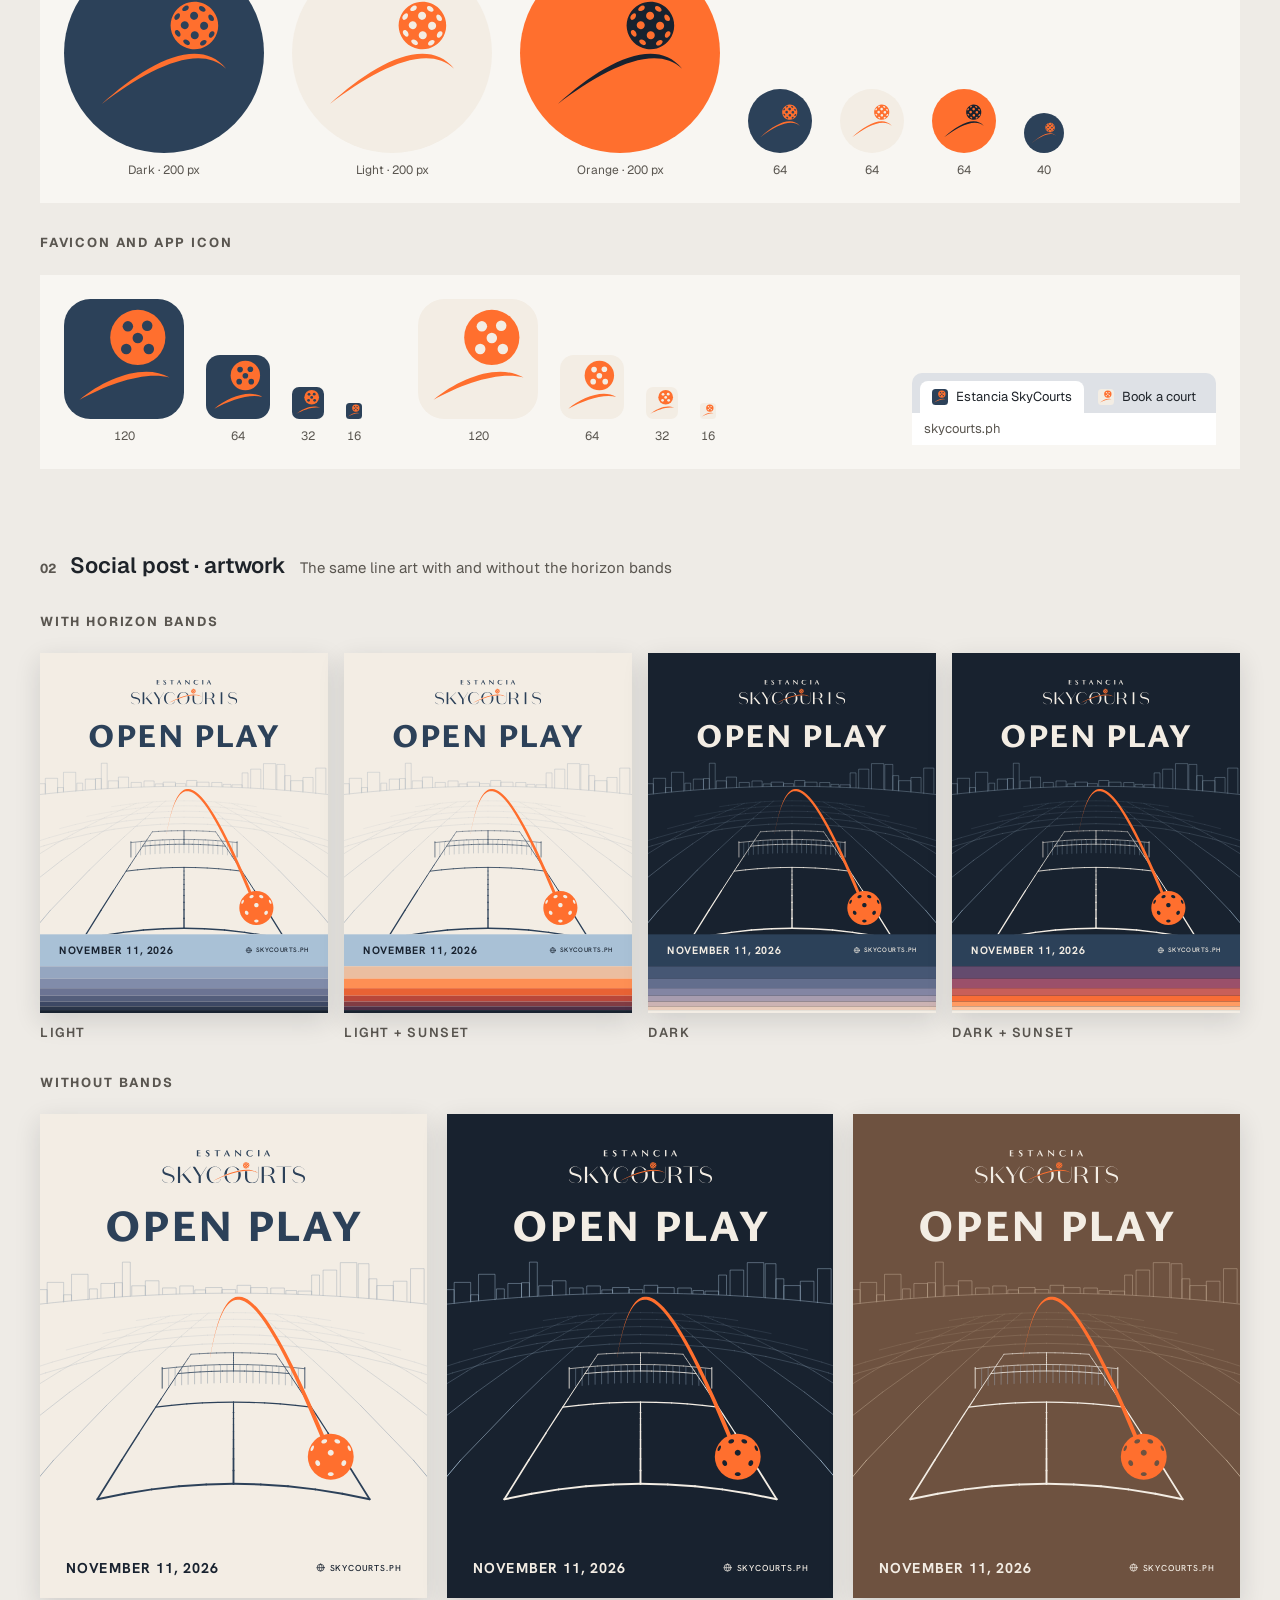
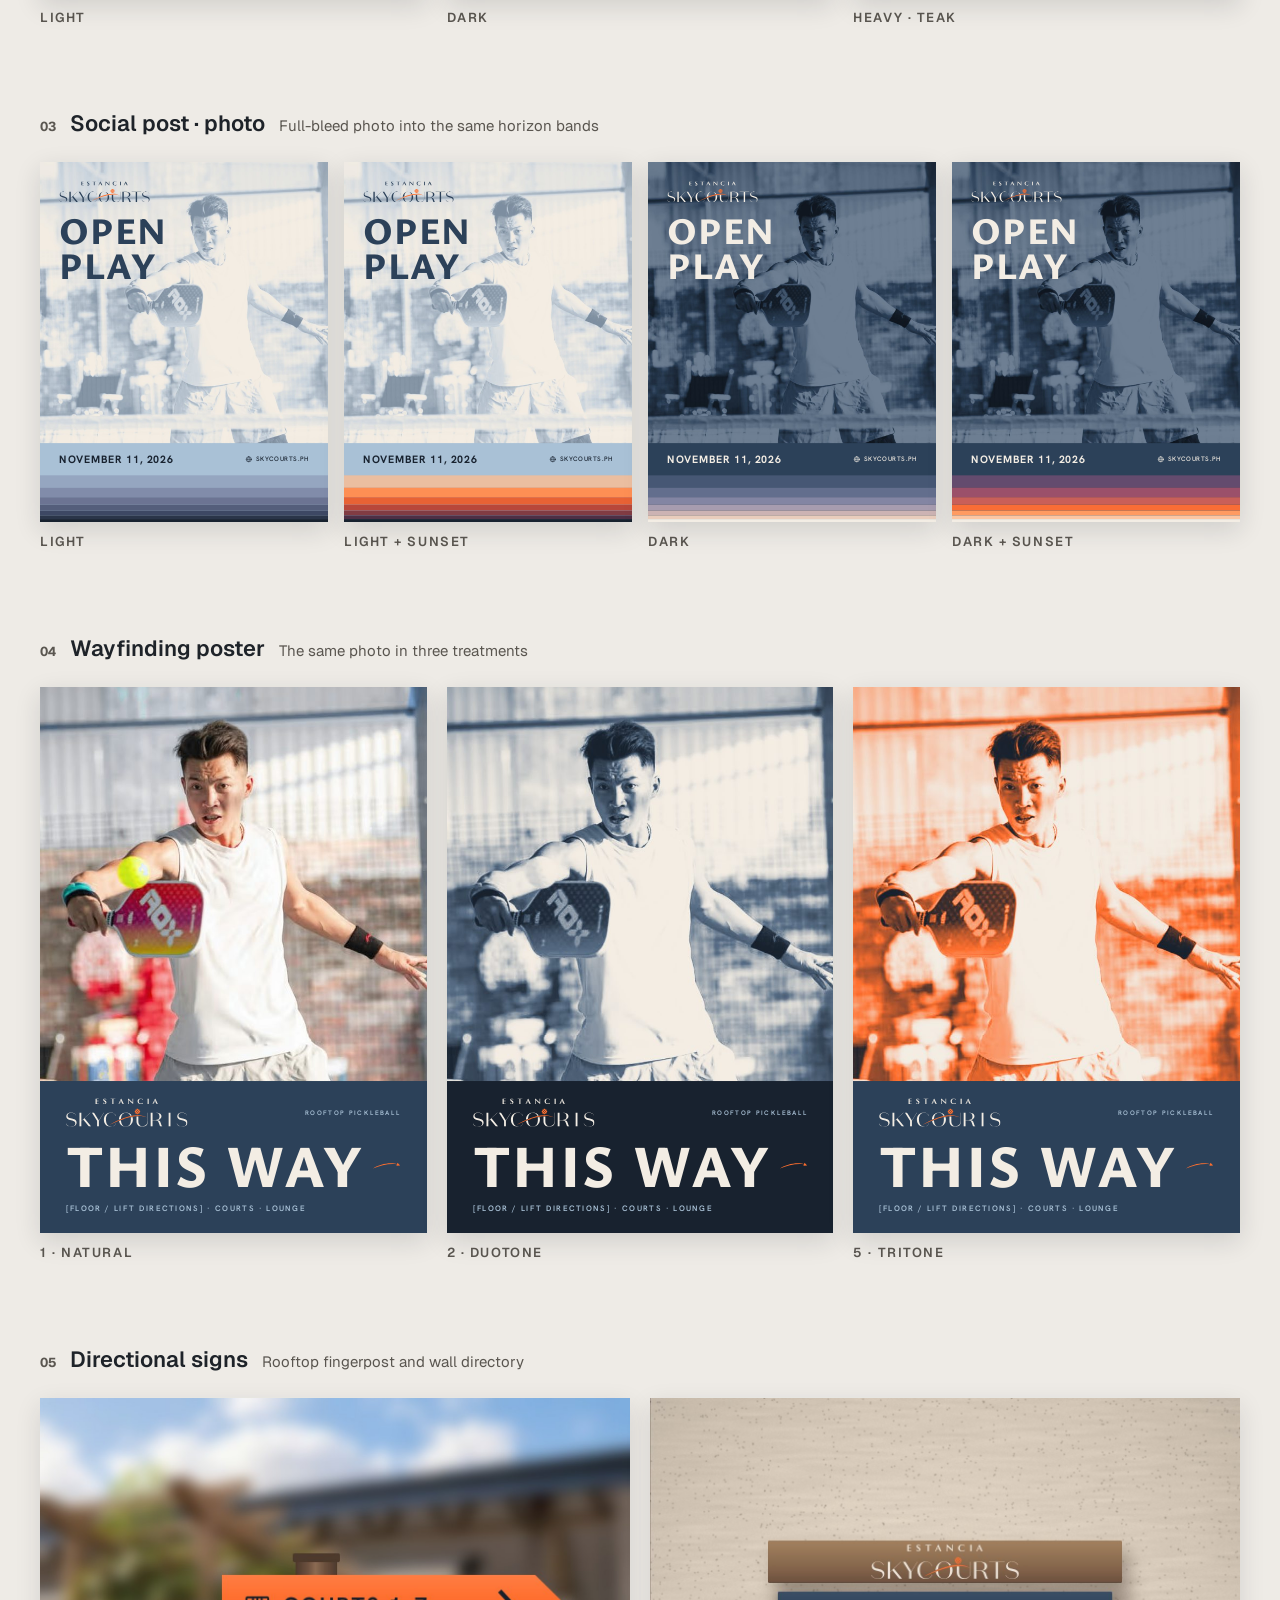
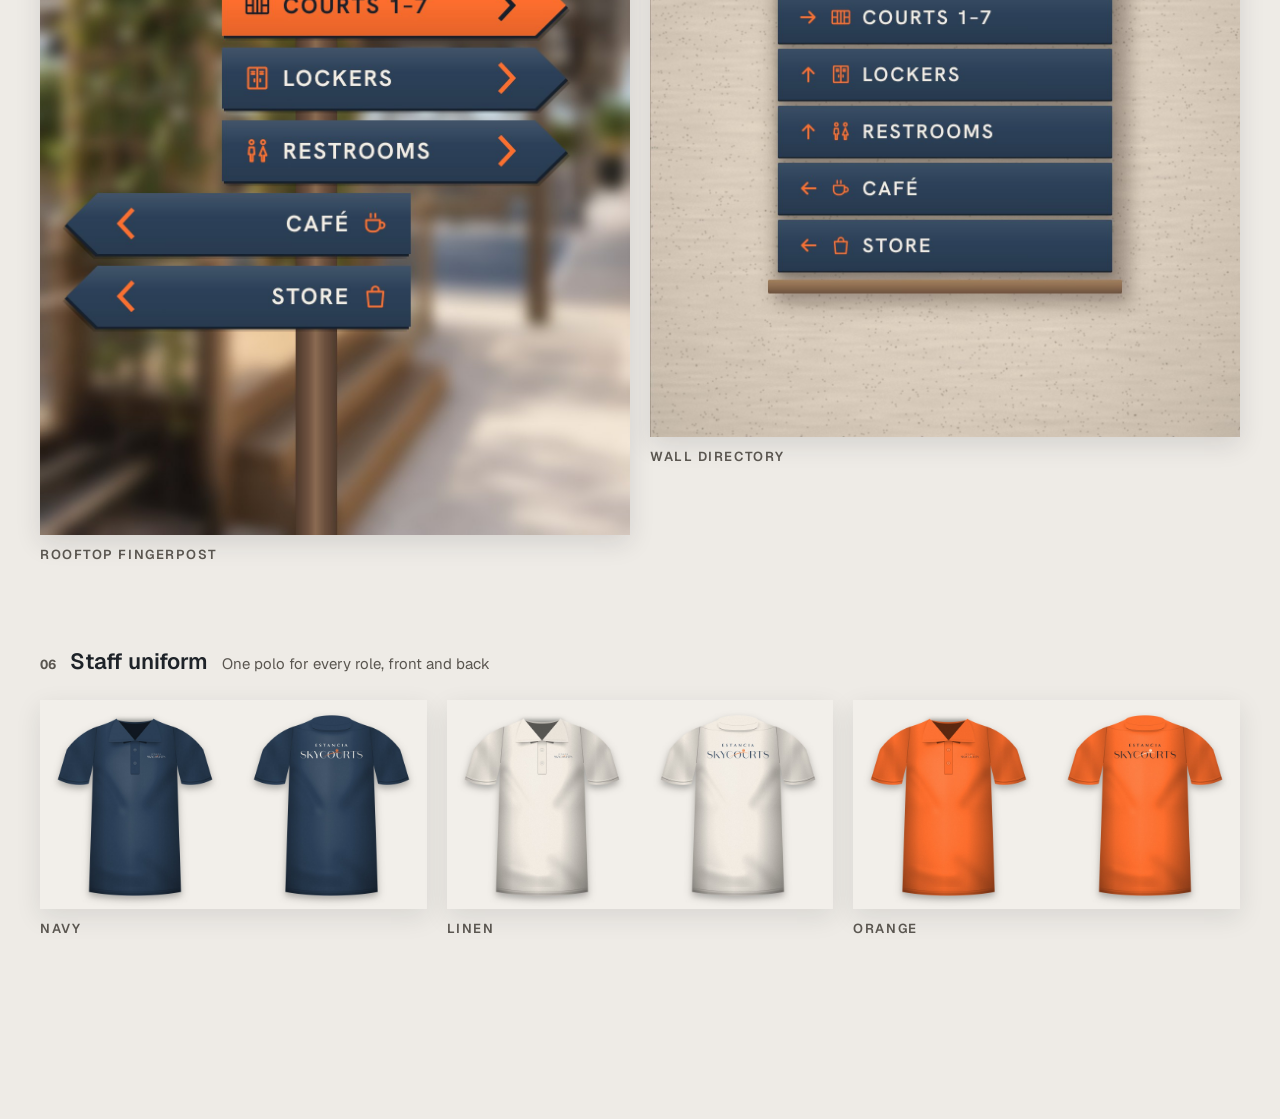
==== commit a05e9e68: "SkyCourts review: add artwork posts without horizon bands Co-Authored-By: Claude Opus 5.5 <noreply@a" ====
--- a/skycourts/index.html
+++ b/skycourts/index.html
@@ -135,8 +135,11 @@
   </section>
 
   <section id="art" aria-labelledby="s2">
-    <div class="sec-head"><span class="n">02</span><h2 id="s2">Social post · artwork</h2><span class="note">Line art with horizon bands, light and dark, with and without the sunset band</span></div>
+    <div class="sec-head"><span class="n">02</span><h2 id="s2">Social post · artwork</h2><span class="note">The same line art with and without the horizon bands</span></div>
+    <h3 class="sub">With horizon bands</h3>
     <div class="grid4" id="sec-art"></div>
+    <h3 class="sub">Without bands</h3>
+    <div class="grid3" id="sec-art-plain"></div>
   </section>
 
   <section id="photo" aria-labelledby="s3">
@@ -178,6 +181,9 @@
     ramps: { light: ['#E4D6C5','#D2B796','#BA9872','#9D7B5C','#7E614D','#5A4C49','#383641','#18222F'], light_s: ['#E4D6C5','#E0BE78','#C39D5D','#A97B48','#8A5F41','#664742','#43323E','#18222F'],
              dark: ['#2C4159','#554D53','#755844','#8F6F54','#A98765','#C2A079','#D5BB9C','#E4D6C5'], dark_s: ['#2C4159','#5E4C54','#835F4A','#A57644','#BD9458','#D6B46E','#EAD3A2','#F3EDE4'] },
     poster: { text: '#F3EDE4', muted: '#A9C1D6', arrow: '#D4B26A', bands: { natural: '#2C4159', duo: '#18222F', tri: '#2C4159' } },
+    plain: [ ['light', 'Light', '#F3EDE4', '#2C4159', '#2C4159', { lw: '#2C4159', le: '#8E7731', lb: '#8E7731' }, 'court-a-light.svg'],
+             ['dark', 'Dark', '#18222F', '#F3EDE4', '#F3EDE4', { lw: '#F3EDE4', le: '#D4B26A', lb: '#D4B26A' }, 'court-a-dark.svg'],
+             ['heavy', 'Heavy · teak', '#6E5240', '#F3EDE4', '#F3EDE4', { lw: '#F3EDE4', le: '#D4B26A', lb: '#D4B26A' }, 'court-a-heavy.svg'] ],
     polo: [ ['Navy', 'a-navy'], ['Travertine', 'a-travertine'], ['Teak', 'a-teak'] ] },
   b1: { short: 'B1', name: 'Sunset', dots: ['#2C4159', '#F3EDE4', '#FF6F2E'],
     lgDark: { lw: '#F3EDE4', le: '#F3EDE4', lb: '#FF6F2E' }, lgLight: { lw: '#2C4159', le: '#2C4159', lb: '#FF6F2E' },
@@ -188,6 +194,9 @@
     ramps: { light: ['#A9C1D6','#95A6C0','#818CAA','#6C7493','#545E7B','#3D4864','#2A3549','#18222F'], light_s: ['#A9C1D6','#EBBEA0','#FE8F54','#E86234','#B8473A','#813C43','#4D2F45','#18222F'],
              dark: ['#2C4159','#465774','#636E8D','#8385A3','#A79CAF','#CCB3B3','#E9CDBC','#F3EDE4'], dark_s: ['#2C4159','#644B6E','#9B506A','#C95F59','#F96D36','#FF9B62','#FCC6A3','#F3EDE4'] },
     poster: { text: '#F3EDE4', muted: '#A9C1D6', arrow: '#FF6F2E', bands: { natural: '#2C4159', duo: '#18222F', tri: '#2C4159' } },
+    plain: [ ['light', 'Light', '#F3EDE4', '#2C4159', '#18222F', { lw: '#2C4159', le: '#2C4159', lb: '#FF6F2E' }, 'court-b1-light.svg'],
+             ['dark', 'Dark', '#18222F', '#F3EDE4', '#F3EDE4', { lw: '#F3EDE4', le: '#F3EDE4', lb: '#FF6F2E' }, 'court-b1-dark.svg'],
+             ['heavy', 'Heavy · teak', '#6E5240', '#F3EDE4', '#F3EDE4', { lw: '#F3EDE4', le: '#F3EDE4', lb: '#FF6F2E' }, 'court-b1-heavy.svg'] ],
     polo: [ ['Navy', 'b1-navy'], ['Linen', 'b1-linen'], ['Orange', 'b1-orange'] ] },
   b4: { short: 'B4', name: 'Coastal', dots: ['#174560', '#4EACB7', '#E0786C'],
     lgDark: { lw: '#FDFCDF', le: '#FDFCDF', lb: '#E0786C' }, lgLight: { lw: '#174560', le: '#174560', lb: '#E0786C' },
@@ -198,6 +207,9 @@
     ramps: { light: ['#F8DABB','#E6B39A','#BF968F','#947F85','#4E7981','#2F5B6E','#143E57','#0A2433'], light_s: ['#F8DABB','#F1AF94','#E48474','#BF676C','#90556A','#574E6B','#2B3C55','#0A2433'],
              dark: ['#174560','#255F6C','#34797F','#41939C','#54AEB8','#87C4C2','#BCD5C5','#F8DABB'], dark_s: ['#174560','#4D5A72','#876378','#BA6E75','#E48273','#F1AB93','#F9D3B8','#FDFCDF'] },
     poster: { text: '#FDFCDF', muted: '#F8DABB', arrow: '#E0786C', bands: { natural: '#174560', duo: '#123548', tri: '#174560' } },
+    plain: [ ['light', 'Light', '#FDFCDF', '#174560', '#174560', { lw: '#174560', le: '#174560', lb: '#E0786C' }, 'court-b4-light.svg'],
+             ['dark', 'Dark', '#0A2433', '#FDFCDF', '#FDFCDF', { lw: '#FDFCDF', le: '#FDFCDF', lb: '#E0786C' }, 'court-b4-dark.svg'],
+             ['heavy', 'Heavy · teal', '#4EACB7', '#0A2433', '#0A2433', { lw: '#0A2433', le: '#0A2433', lb: '#FDFCDF' }, 'court-b4-heavy.svg'] ],
     polo: [ ['Harbour', 'b4-harbour'], ['Cream', 'b4-cream'], ['Teal', 'b4-teal'] ] }
 };
 const FONTS = {
@@ -259,6 +271,14 @@
     return `<figure>${frame(1080, 1350, inner, t.bg)}<figcaption>${label}</figcaption></figure>`;
   }).join('');
 
+  document.getElementById('sec-art-plain').innerHTML = P.plain.map(([v, label, bg, head, text, lg, art]) => {
+    const inner = `<img src="${A}${art}" alt="" style="position:absolute;left:0;top:330px;width:1080px;height:auto">
+      ${logo(lg, 'position:absolute;left:340px;top:100px;width:400px;height:auto')}
+      <div class="p-head" style="position:absolute;left:0;right:0;top:250px;text-align:center;font-size:${F.head}px;color:${head}">Open Play</div>
+      <div class="content-band" style="position:absolute;left:0;right:0;bottom:24px;color:${text}"><span class="date">NOVEMBER 11, 2026</span><span class="url">${globe}SKYCOURTS.PH</span></div>`;
+    return `<figure>${frame(1080, 1350, inner, bg)}<figcaption>${label}</figcaption></figure>`;
+  }).join('');
+
   document.getElementById('sec-photo').innerHTML = variants.map(([v, s, label]) => {
     const ramp = P.ramps[v + (s ? '_s' : '')], lg = v === 'dark' ? P.lgDark : P.lgLight, t1 = P.art[v].t1;
     const inner = `<img src="${A}fb-${k}-${v}.jpg" alt="Player hitting a forehand" style="position:absolute;left:0;top:0;width:1080px;height:1055px;object-fit:cover">
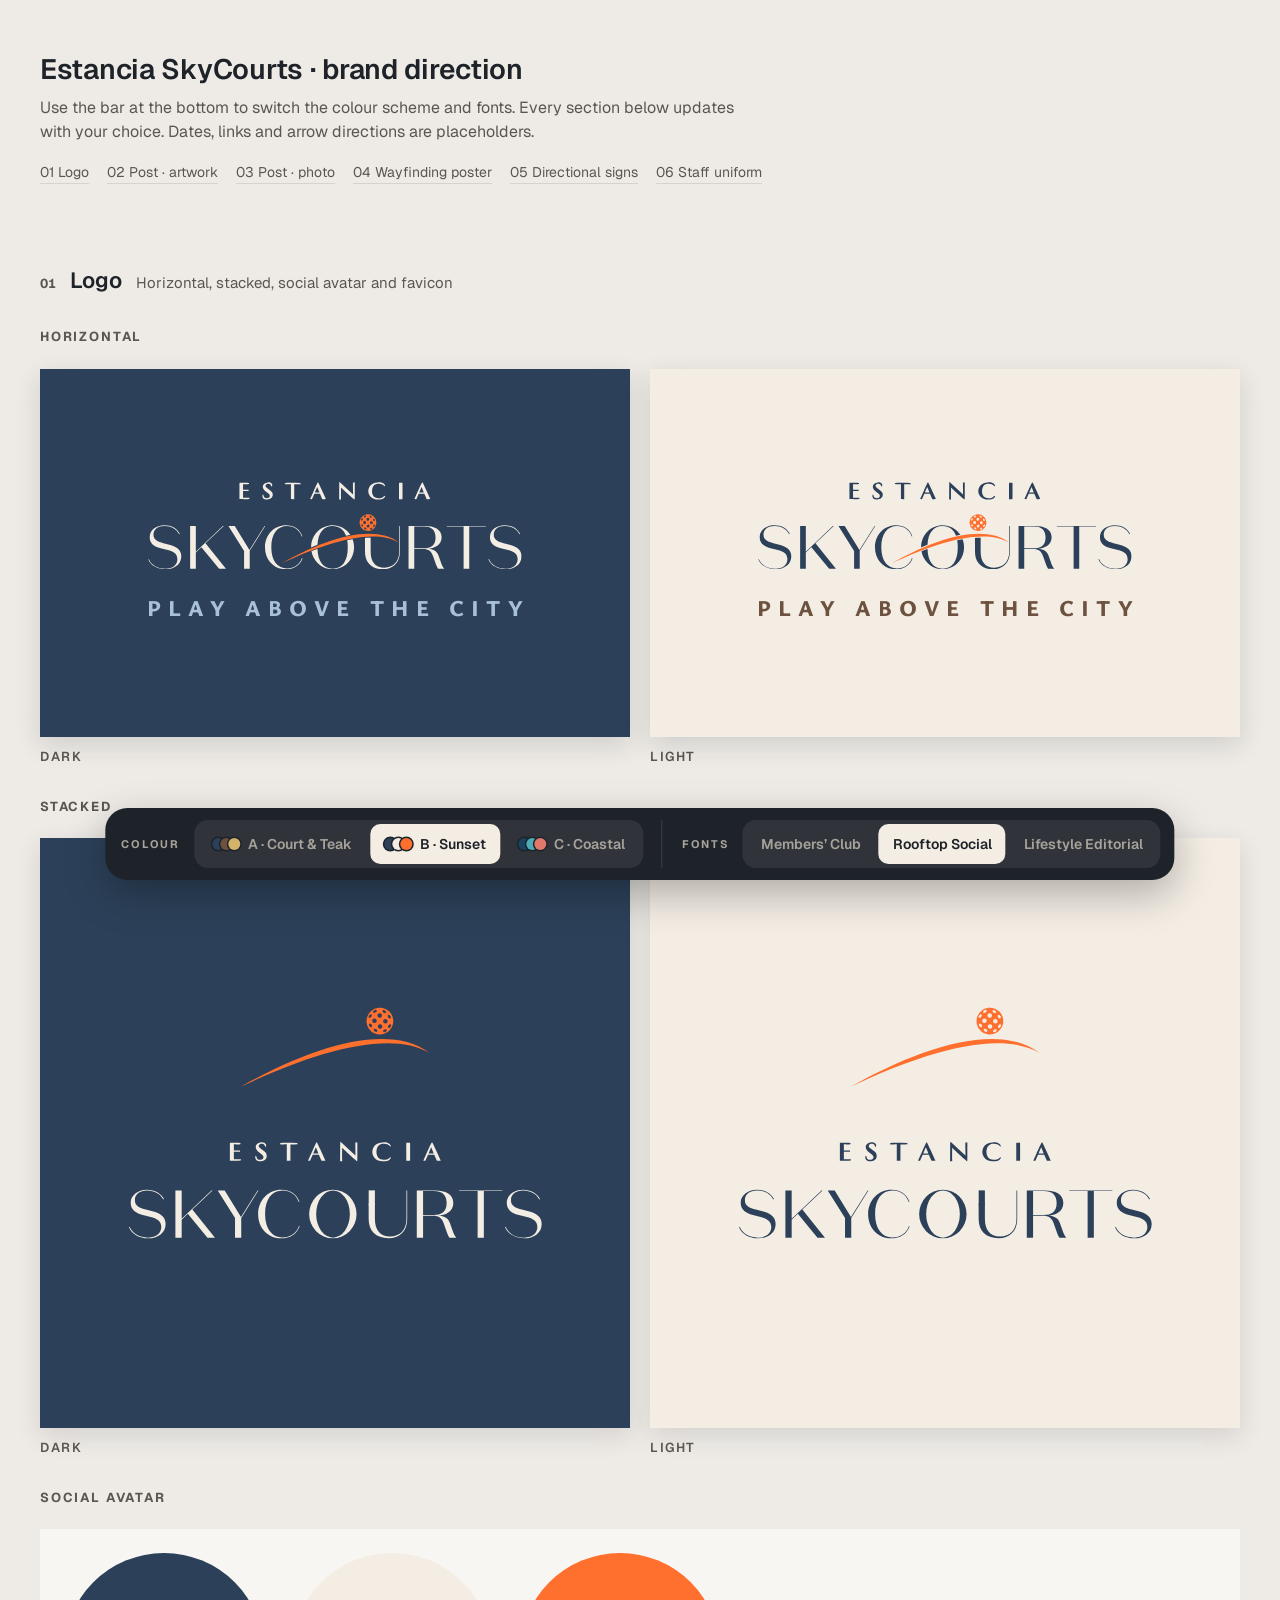
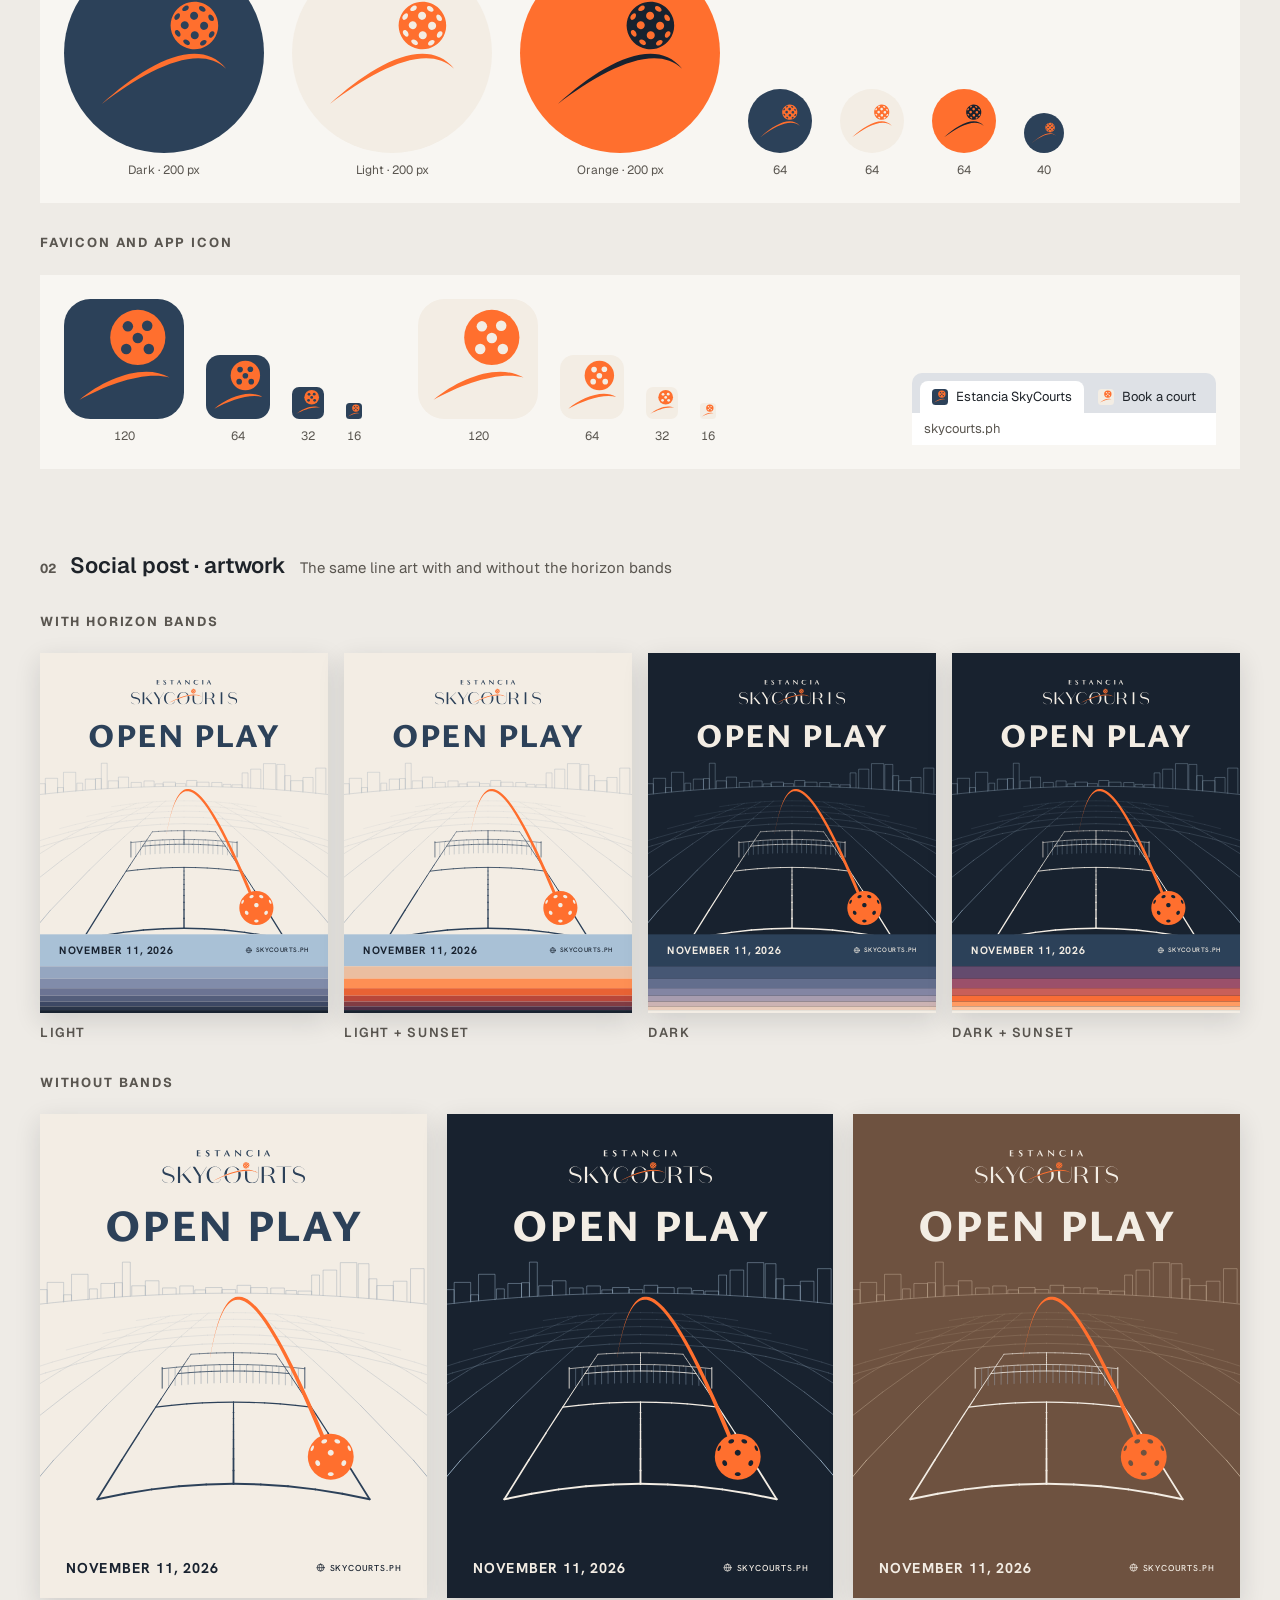
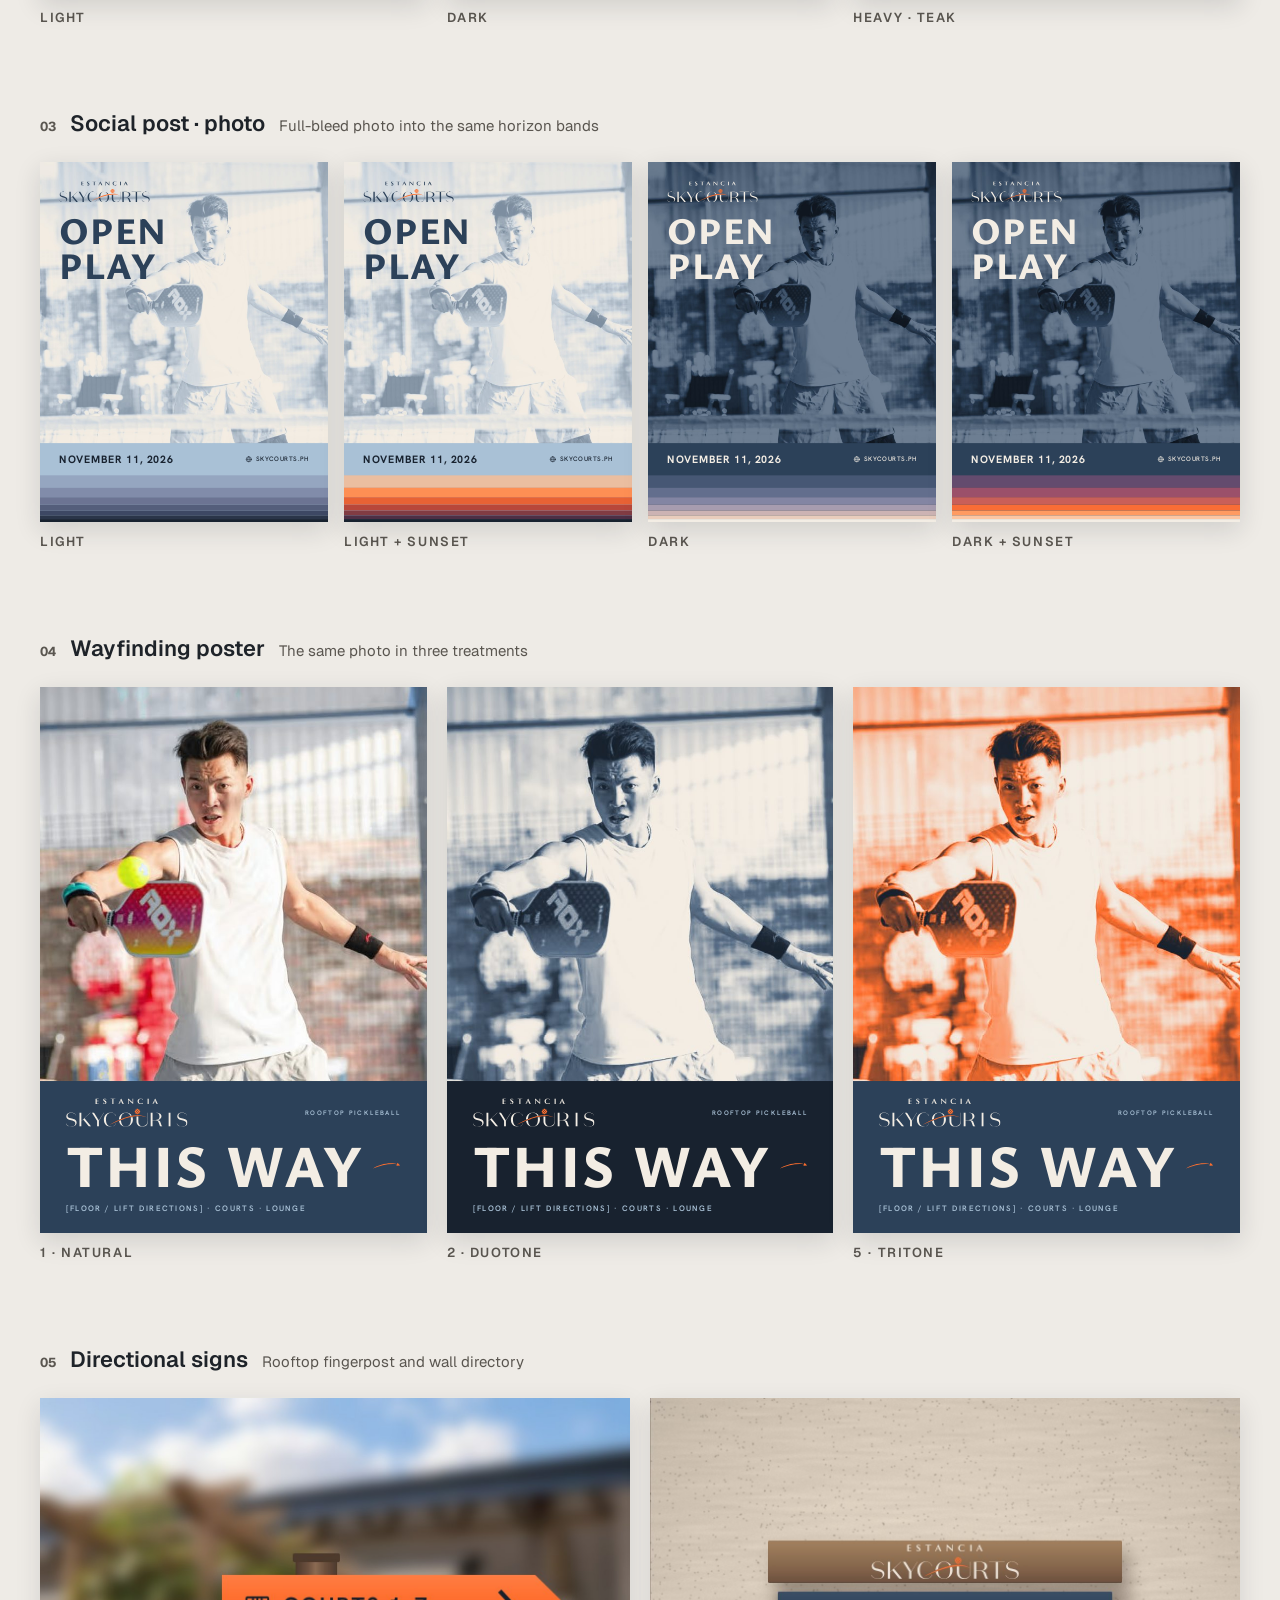
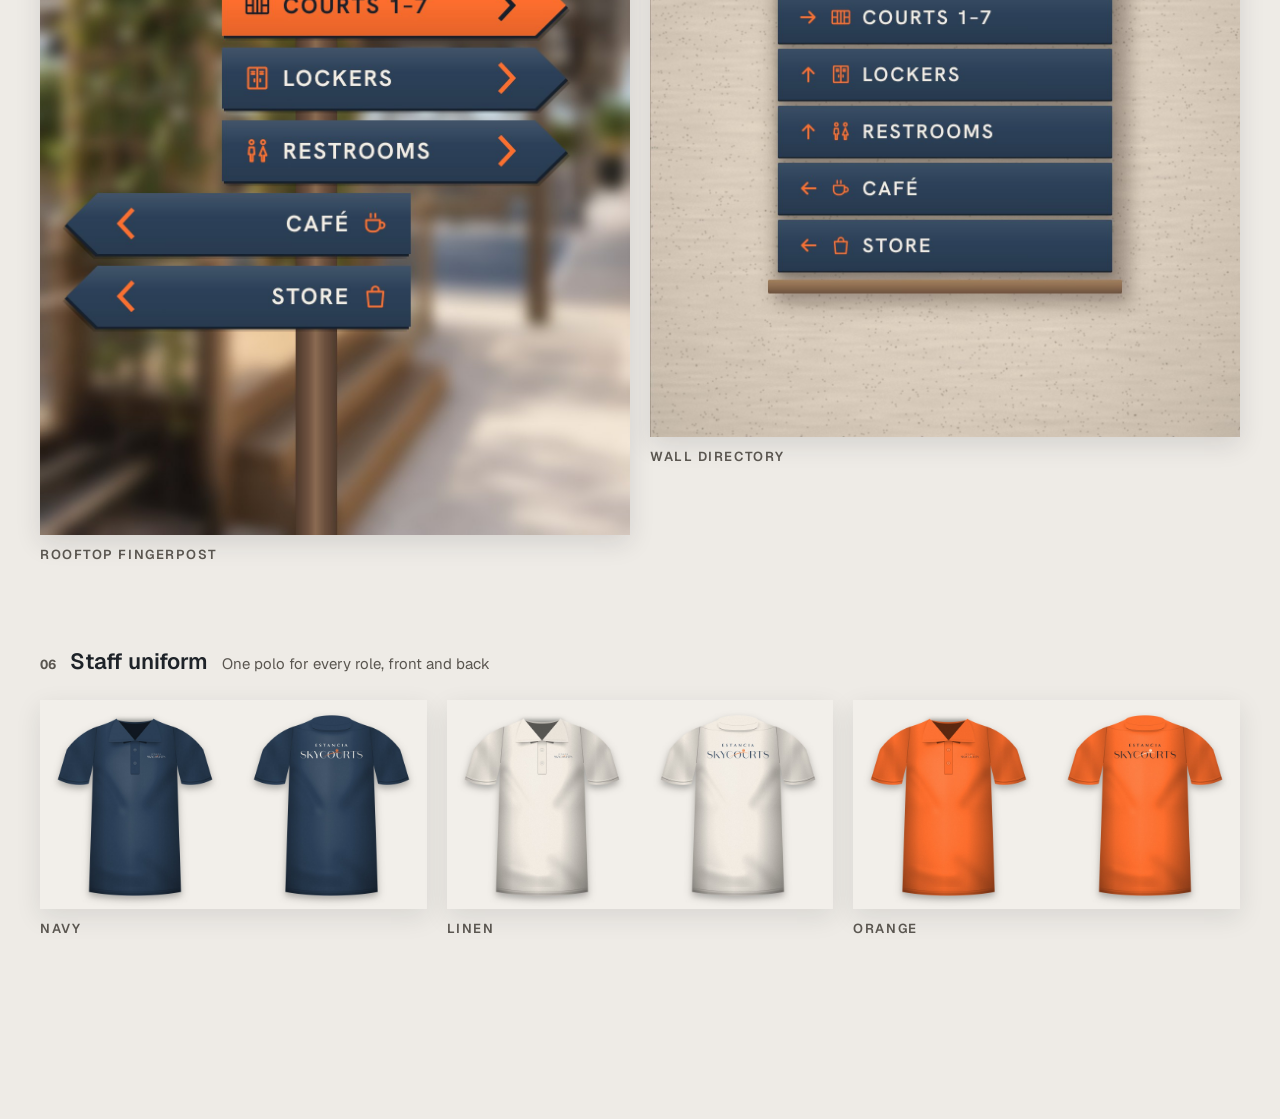
==== commit d7c53347: "SkyCourts review: relabel colour schemes B1 and B4 as B and C Co-Authored-By: Claude Opus 5.5 <norep" ====
--- a/skycourts/index.html
+++ b/skycourts/index.html
@@ -185,7 +185,7 @@
              ['dark', 'Dark', '#18222F', '#F3EDE4', '#F3EDE4', { lw: '#F3EDE4', le: '#D4B26A', lb: '#D4B26A' }, 'court-a-dark.svg'],
              ['heavy', 'Heavy · teak', '#6E5240', '#F3EDE4', '#F3EDE4', { lw: '#F3EDE4', le: '#D4B26A', lb: '#D4B26A' }, 'court-a-heavy.svg'] ],
     polo: [ ['Navy', 'a-navy'], ['Travertine', 'a-travertine'], ['Teak', 'a-teak'] ] },
-  b1: { short: 'B1', name: 'Sunset', dots: ['#2C4159', '#F3EDE4', '#FF6F2E'],
+  b1: { short: 'B', name: 'Sunset', dots: ['#2C4159', '#F3EDE4', '#FF6F2E'],
     lgDark: { lw: '#F3EDE4', le: '#F3EDE4', lb: '#FF6F2E' }, lgLight: { lw: '#2C4159', le: '#2C4159', lb: '#FF6F2E' },
     logo: { dark: { bg: '#2C4159', tag: '#A9C1D6' }, light: { bg: '#F3EDE4', tag: '#6E5240' } },
     avatar: [ ['Dark', '#2C4159', 'dark'], ['Light', '#F3EDE4', 'light'], ['Orange', '#FF6F2E', 'accent'] ],
@@ -198,7 +198,7 @@
              ['dark', 'Dark', '#18222F', '#F3EDE4', '#F3EDE4', { lw: '#F3EDE4', le: '#F3EDE4', lb: '#FF6F2E' }, 'court-b1-dark.svg'],
              ['heavy', 'Heavy · teak', '#6E5240', '#F3EDE4', '#F3EDE4', { lw: '#F3EDE4', le: '#F3EDE4', lb: '#FF6F2E' }, 'court-b1-heavy.svg'] ],
     polo: [ ['Navy', 'b1-navy'], ['Linen', 'b1-linen'], ['Orange', 'b1-orange'] ] },
-  b4: { short: 'B4', name: 'Coastal', dots: ['#174560', '#4EACB7', '#E0786C'],
+  b4: { short: 'C', name: 'Coastal', dots: ['#174560', '#4EACB7', '#E0786C'],
     lgDark: { lw: '#FDFCDF', le: '#FDFCDF', lb: '#E0786C' }, lgLight: { lw: '#174560', le: '#174560', lb: '#E0786C' },
     logo: { dark: { bg: '#174560', tag: '#F8DABB' }, light: { bg: '#FDFCDF', tag: '#2E6E73' } },
     avatar: [ ['Dark', '#174560', 'dark'], ['Light', '#FDFCDF', 'light'], ['Salmon', '#E0786C', 'accent'] ],
